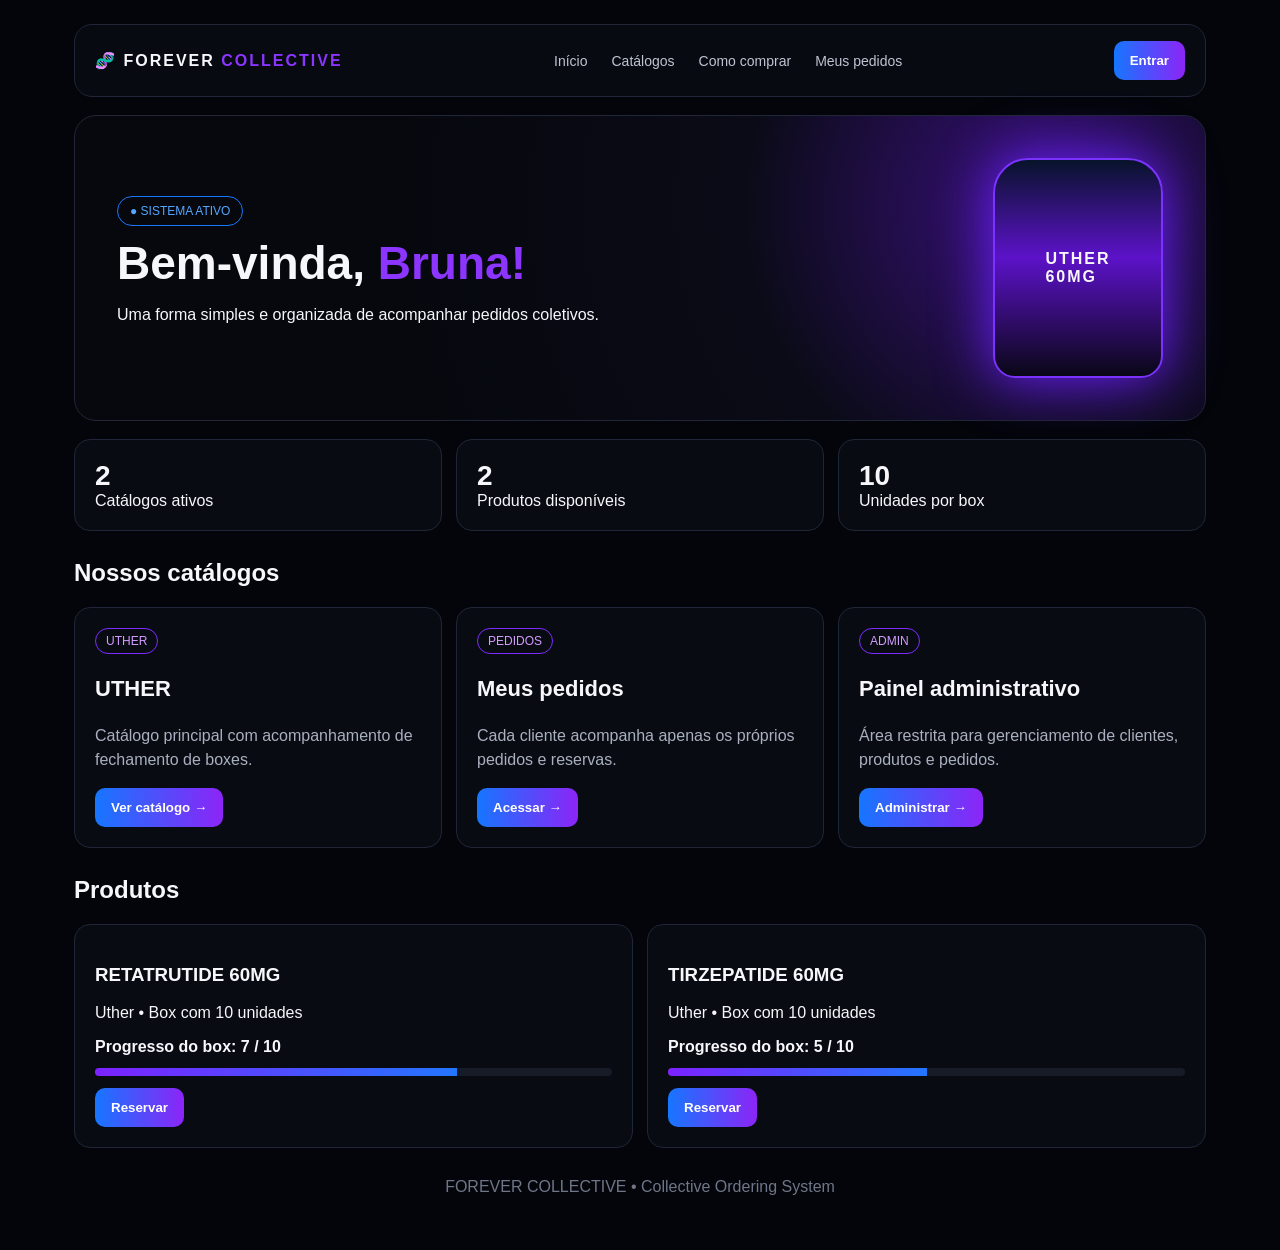
==== index.html @ fa99f65d "Update index.html" ====
<!doctype html><html lang='pt-BR'><head><meta charset='utf-8'><meta name='viewport' content='width=device-width,initial-scale=1'><title>Forever Collective</title><style>*{box-sizing:border-box}body{margin:0;background:#03050a;color:#f7f7fb;font-family:Inter,Arial,sans-serif}.wrap{max-width:1180px;margin:auto;padding:24px}.nav{display:flex;align-items:center;justify-content:space-between;border:1px solid #202637;border-radius:18px;padding:16px 20px;background:#070a11}.logo{font-weight:800;letter-spacing:2px}.logo b{color:#8b35ff}.links{display:flex;gap:24px;color:#bfc4d2;font-size:14px}.hero{margin-top:18px;border:1px solid #202637;border-radius:22px;padding:42px;background:radial-gradient(circle at 85% 30%,#38107a 0,#0a0b16 30%,#06080e 65%);min-height:300px;display:flex;justify-content:space-between;align-items:center}.hero h1{font-size:46px;margin:10px 0}.hero h1 span{color:#8b35ff}.badge{display:inline-block;border:1px solid #1678ff;border-radius:20px;padding:7px 12px;color:#53a7ff;font-size:12px}.vial{width:170px;height:220px;border:2px solid #7c32ff;border-radius:35px 35px 22px 22px;background:linear-gradient(#07132a,#5c12c8 45%,#090716);box-shadow:0 0 55px #6d20ff;display:grid;place-items:center;font-weight:800;letter-spacing:2px}.stats,.cards{display:grid;grid-template-columns:repeat(3,1fr);gap:14px;margin-top:18px}.stat,.card{border:1px solid #202637;border-radius:16px;padding:20px;background:#080b12}.stat strong{font-size:28px;display:block}.section{margin-top:28px}.card .tag{display:inline-block;padding:5px 10px;border:1px solid #7d2cff;border-radius:16px;color:#d39bff;font-size:12px}.card h3{font-size:22px}.card p{color:#aab0bf;line-height:1.5;min-height:48px}.btn{border:0;border-radius:10px;padding:12px 16px;color:white;font-weight:700;background:linear-gradient(90deg,#1676ff,#8c25f7);cursor:pointer}.products{display:grid;grid-template-columns:1fr 1fr;gap:14px}.product{border:1px solid #202637;border-radius:16px;padding:20px;background:#080b12}.progress{height:8px;background:#171b27;border-radius:9px;overflow:hidden;margin:12px 0}.progress i{display:block;height:100%;background:linear-gradient(90deg,#7c22ff,#2376ff)}.footer{color:#6f7688;text-align:center;padding:30px}@media(max-width:760px){.links{display:none}.hero{padding:28px}.hero h1{font-size:34px}.vial{width:100px;height:150px}.stats,.cards,.products{grid-template-columns:1fr}.wrap{padding:12px}}</style></head><body><div class='wrap'><div class='nav'><div class='logo'>🧬 FOREVER <b>COLLECTIVE</b></div><div class='links'><span>Início</span><span>Catálogos</span><span>Como comprar</span><span>Meus pedidos</span></div><button class='btn' onclick="window.location.href='login.html'">Entrar</button></div><section class='hero'><div><span class='badge'>● SISTEMA ATIVO</span><h1>Bem-vinda, <span>Bruna!</span></h1><p>Uma forma simples e organizada de acompanhar pedidos coletivos.</p></div><div class='vial'>UTHER<br>60MG</div></section><div class='stats'><div class='stat'><strong>2</strong>Catálogos ativos</div><div class='stat'><strong>2</strong>Produtos disponíveis</div><div class='stat'><strong>10</strong>Unidades por box</div></div><section class='section'><h2>Nossos catálogos</h2><div class='cards'><div class='card'><span class='tag'>UTHER</span><h3>UTHER</h3><p>Catálogo principal com acompanhamento de fechamento de boxes.</p><button class='btn'>Ver catálogo →</button></div><div class='card'><span class='tag'>PEDIDOS</span><h3>Meus pedidos</h3><p>Cada cliente acompanha apenas os próprios pedidos e reservas.</p><button class='btn' onclick="window.location.href='meus-pedidos.html'">Acessar →</button></div><div class='card'><span class='tag'>ADMIN</span><h3>Painel administrativo</h3><p>Área restrita para gerenciamento de clientes, produtos e pedidos.</p><button class='btn' onclick="window.location.href='admin.html'">Administrar →</button></div></div></section><section class='section'><h2>Produtos</h2><div class='products'><div class='product'><h3>RETATRUTIDE 60MG</h3><p>Uther • Box com 10 unidades</p><b>Progresso do box: 7 / 10</b><div class='progress'><i style='width:70%'></i></div><button class='btn'>Reservar</button></div><div class='product'><h3>TIRZEPATIDE 60MG</h3><p>Uther • Box com 10 unidades</p><b>Progresso do box: 5 / 10</b><div class='progress'><i style='width:50%'></i></div><button class='btn'>Reservar</button></div></div></section><div class='footer'>FOREVER COLLECTIVE • Collective Ordering System</div></div></body></html>
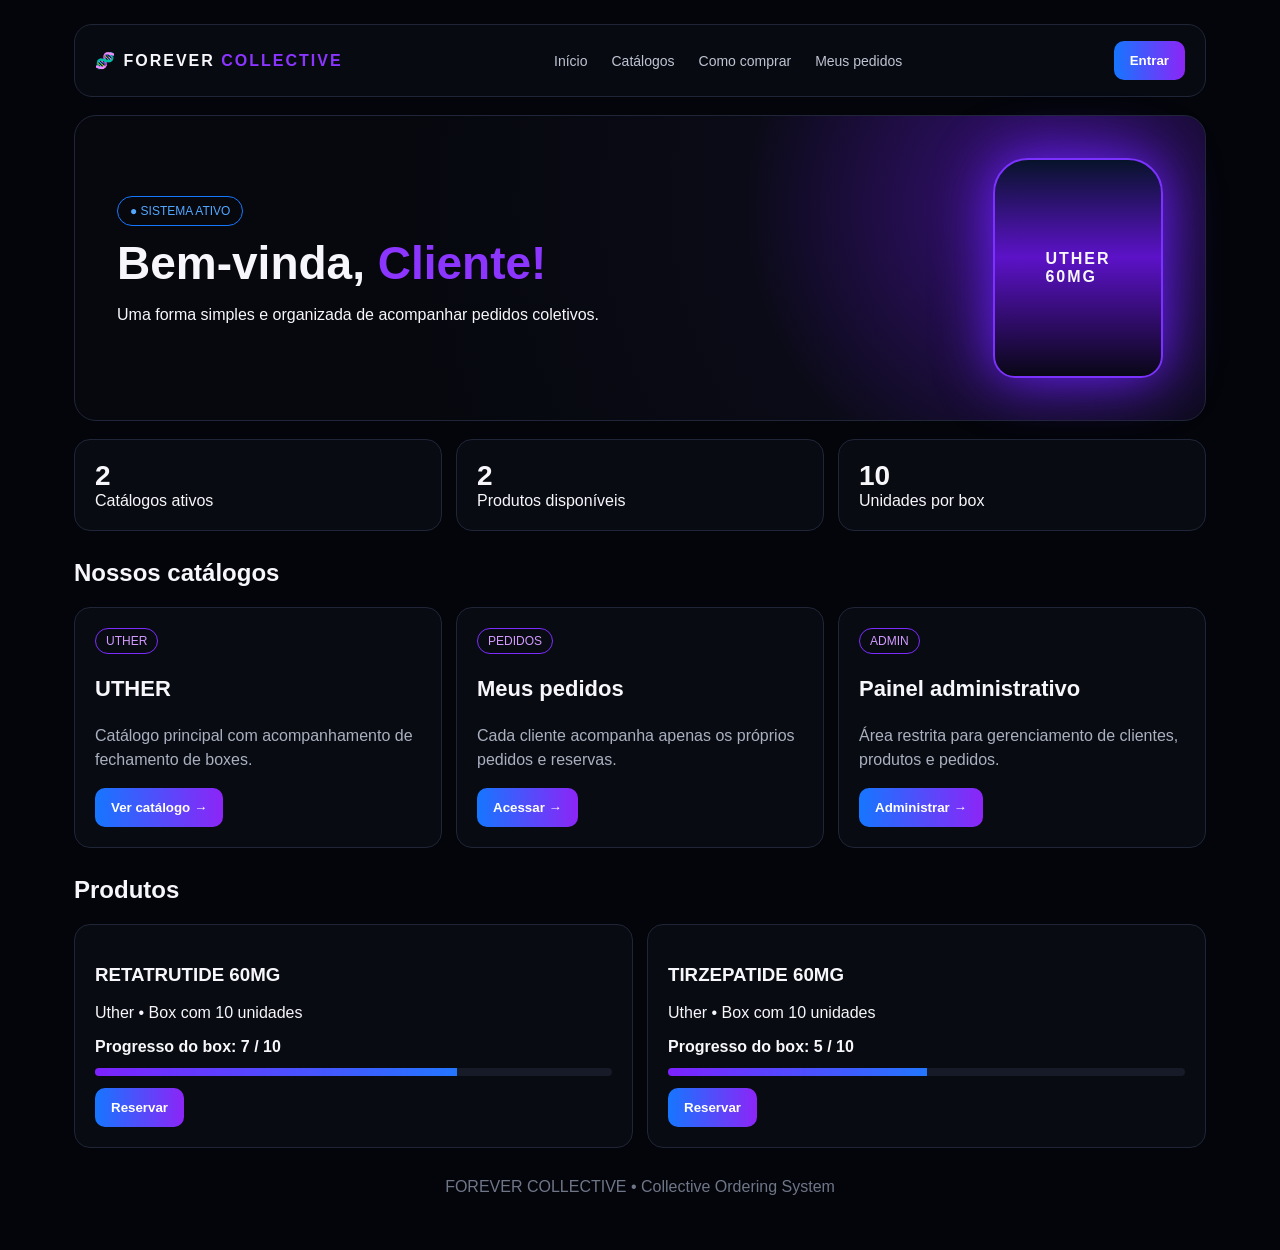
==== commit 7d0fe63e: "Update index.html" ====
--- a/index.html
+++ b/index.html
@@ -1 +1,6 @@
-<!doctype html><html lang='pt-BR'><head><meta charset='utf-8'><meta name='viewport' content='width=device-width,initial-scale=1'><title>Forever Collective</title><style>*{box-sizing:border-box}body{margin:0;background:#03050a;color:#f7f7fb;font-family:Inter,Arial,sans-serif}.wrap{max-width:1180px;margin:auto;padding:24px}.nav{display:flex;align-items:center;justify-content:space-between;border:1px solid #202637;border-radius:18px;padding:16px 20px;background:#070a11}.logo{font-weight:800;letter-spacing:2px}.logo b{color:#8b35ff}.links{display:flex;gap:24px;color:#bfc4d2;font-size:14px}.hero{margin-top:18px;border:1px solid #202637;border-radius:22px;padding:42px;background:radial-gradient(circle at 85% 30%,#38107a 0,#0a0b16 30%,#06080e 65%);min-height:300px;display:flex;justify-content:space-between;align-items:center}.hero h1{font-size:46px;margin:10px 0}.hero h1 span{color:#8b35ff}.badge{display:inline-block;border:1px solid #1678ff;border-radius:20px;padding:7px 12px;color:#53a7ff;font-size:12px}.vial{width:170px;height:220px;border:2px solid #7c32ff;border-radius:35px 35px 22px 22px;background:linear-gradient(#07132a,#5c12c8 45%,#090716);box-shadow:0 0 55px #6d20ff;display:grid;place-items:center;font-weight:800;letter-spacing:2px}.stats,.cards{display:grid;grid-template-columns:repeat(3,1fr);gap:14px;margin-top:18px}.stat,.card{border:1px solid #202637;border-radius:16px;padding:20px;background:#080b12}.stat strong{font-size:28px;display:block}.section{margin-top:28px}.card .tag{display:inline-block;padding:5px 10px;border:1px solid #7d2cff;border-radius:16px;color:#d39bff;font-size:12px}.card h3{font-size:22px}.card p{color:#aab0bf;line-height:1.5;min-height:48px}.btn{border:0;border-radius:10px;padding:12px 16px;color:white;font-weight:700;background:linear-gradient(90deg,#1676ff,#8c25f7);cursor:pointer}.products{display:grid;grid-template-columns:1fr 1fr;gap:14px}.product{border:1px solid #202637;border-radius:16px;padding:20px;background:#080b12}.progress{height:8px;background:#171b27;border-radius:9px;overflow:hidden;margin:12px 0}.progress i{display:block;height:100%;background:linear-gradient(90deg,#7c22ff,#2376ff)}.footer{color:#6f7688;text-align:center;padding:30px}@media(max-width:760px){.links{display:none}.hero{padding:28px}.hero h1{font-size:34px}.vial{width:100px;height:150px}.stats,.cards,.products{grid-template-columns:1fr}.wrap{padding:12px}}</style></head><body><div class='wrap'><div class='nav'><div class='logo'>🧬 FOREVER <b>COLLECTIVE</b></div><div class='links'><span>Início</span><span>Catálogos</span><span>Como comprar</span><span>Meus pedidos</span></div><button class='btn' onclick="window.location.href='login.html'">Entrar</button></div><section class='hero'><div><span class='badge'>● SISTEMA ATIVO</span><h1>Bem-vinda, <span>Bruna!</span></h1><p>Uma forma simples e organizada de acompanhar pedidos coletivos.</p></div><div class='vial'>UTHER<br>60MG</div></section><div class='stats'><div class='stat'><strong>2</strong>Catálogos ativos</div><div class='stat'><strong>2</strong>Produtos disponíveis</div><div class='stat'><strong>10</strong>Unidades por box</div></div><section class='section'><h2>Nossos catálogos</h2><div class='cards'><div class='card'><span class='tag'>UTHER</span><h3>UTHER</h3><p>Catálogo principal com acompanhamento de fechamento de boxes.</p><button class='btn'>Ver catálogo →</button></div><div class='card'><span class='tag'>PEDIDOS</span><h3>Meus pedidos</h3><p>Cada cliente acompanha apenas os próprios pedidos e reservas.</p><button class='btn' onclick="window.location.href='meus-pedidos.html'">Acessar →</button></div><div class='card'><span class='tag'>ADMIN</span><h3>Painel administrativo</h3><p>Área restrita para gerenciamento de clientes, produtos e pedidos.</p><button class='btn' onclick="window.location.href='admin.html'">Administrar →</button></div></div></section><section class='section'><h2>Produtos</h2><div class='products'><div class='product'><h3>RETATRUTIDE 60MG</h3><p>Uther • Box com 10 unidades</p><b>Progresso do box: 7 / 10</b><div class='progress'><i style='width:70%'></i></div><button class='btn'>Reservar</button></div><div class='product'><h3>TIRZEPATIDE 60MG</h3><p>Uther • Box com 10 unidades</p><b>Progresso do box: 5 / 10</b><div class='progress'><i style='width:50%'></i></div><button class='btn'>Reservar</button></div></div></section><div class='footer'>FOREVER COLLECTIVE • Collective Ordering System</div></div></body></html>
+<!doctype html><html lang='pt-BR'><head><meta charset='utf-8'><meta name='viewport' content='width=device-width,initial-scale=1'><title>Forever Collective</title><style>*{box-sizing:border-box}body{margin:0;background:#03050a;color:#f7f7fb;font-family:Inter,Arial,sans-serif}.wrap{max-width:1180px;margin:auto;padding:24px}.nav{display:flex;align-items:center;justify-content:space-between;border:1px solid #202637;border-radius:18px;padding:16px 20px;background:#070a11}.logo{font-weight:800;letter-spacing:2px}.logo b{color:#8b35ff}.links{display:flex;gap:24px;color:#bfc4d2;font-size:14px}.hero{margin-top:18px;border:1px solid #202637;border-radius:22px;padding:42px;background:radial-gradient(circle at 85% 30%,#38107a 0,#0a0b16 30%,#06080e 65%);min-height:300px;display:flex;justify-content:space-between;align-items:center}.hero h1{font-size:46px;margin:10px 0}.hero h1 span{color:#8b35ff}.badge{display:inline-block;border:1px solid #1678ff;border-radius:20px;padding:7px 12px;color:#53a7ff;font-size:12px}.vial{width:170px;height:220px;border:2px solid #7c32ff;border-radius:35px 35px 22px 22px;background:linear-gradient(#07132a,#5c12c8 45%,#090716);box-shadow:0 0 55px #6d20ff;display:grid;place-items:center;font-weight:800;letter-spacing:2px}.stats,.cards{display:grid;grid-template-columns:repeat(3,1fr);gap:14px;margin-top:18px}.stat,.card{border:1px solid #202637;border-radius:16px;padding:20px;background:#080b12}.stat strong{font-size:28px;display:block}.section{margin-top:28px}.card .tag{display:inline-block;padding:5px 10px;border:1px solid #7d2cff;border-radius:16px;color:#d39bff;font-size:12px}.card h3{font-size:22px}.card p{color:#aab0bf;line-height:1.5;min-height:48px}.btn{border:0;border-radius:10px;padding:12px 16px;color:white;font-weight:700;background:linear-gradient(90deg,#1676ff,#8c25f7);cursor:pointer}.products{display:grid;grid-template-columns:1fr 1fr;gap:14px}.product{border:1px solid #202637;border-radius:16px;padding:20px;background:#080b12}.progress{height:8px;background:#171b27;border-radius:9px;overflow:hidden;margin:12px 0}.progress i{display:block;height:100%;background:linear-gradient(90deg,#7c22ff,#2376ff)}.footer{color:#6f7688;text-align:center;padding:30px}@media(max-width:760px){.links{display:none}.hero{padding:28px}.hero h1{font-size:34px}.vial{width:100px;height:150px}.stats,.cards,.products{grid-template-columns:1fr}.wrap{padding:12px}}</style></head><body><div class='wrap'><div class='nav'><div class='logo'>🧬 FOREVER <b>COLLECTIVE</b></div><div class='links'><span>Início</span><span>Catálogos</span><span>Como comprar</span><span>Meus pedidos</span></div><button class='btn' onclick="window.location.href='login.html'">Entrar</button></div><section class='hero'><div><span class='badge'>● SISTEMA ATIVO</span><h1>Bem-vinda, <span id="userGreeting">Cliente!</span></h1><p>Uma forma simples e organizada de acompanhar pedidos coletivos.</p></div><div class='vial'>UTHER<br>60MG</div></section><div class='stats'><div class='stat'><strong>2</strong>Catálogos ativos</div><div class='stat'><strong>2</strong>Produtos disponíveis</div><div class='stat'><strong>10</strong>Unidades por box</div></div><section class='section'><h2>Nossos catálogos</h2><div class='cards'><div class='card'><span class='tag'>UTHER</span><h3>UTHER</h3><p>Catálogo principal com acompanhamento de fechamento de boxes.</p><button class='btn'>Ver catálogo →</button></div><div class='card'><span class='tag'>PEDIDOS</span><h3>Meus pedidos</h3><p>Cada cliente acompanha apenas os próprios pedidos e reservas.</p><button class='btn' onclick="window.location.href='meus-pedidos.html'">Acessar →</button></div><div class='card'><span class='tag'>ADMIN</span><h3>Painel administrativo</h3><p>Área restrita para gerenciamento de clientes, produtos e pedidos.</p><button class='btn' onclick="window.location.href='admin.html'">Administrar →</button></div></div></section><section class='section'><h2>Produtos</h2><div class='products'><div class='product'><h3>RETATRUTIDE 60MG</h3><p>Uther • Box com 10 unidades</p><b>Progresso do box: 7 / 10</b><div class='progress'><i style='width:70%'></i></div><button class='btn'>Reservar</button></div><div class='product'><h3>TIRZEPATIDE 60MG</h3><p>Uther • Box com 10 unidades</p><b>Progresso do box: 5 / 10</b><div class='progress'><i style='width:50%'></i></div><button class='btn'>Reservar</button></div></div></section><div class='footer'>FOREVER COLLECTIVE • Collective Ordering System</div></div><script>
+const userName = localStorage.getItem("user_name");
+if (userName) {
+  document.getElementById("userGreeting").textContent = userName + "!";
+}
+</script></body></html>
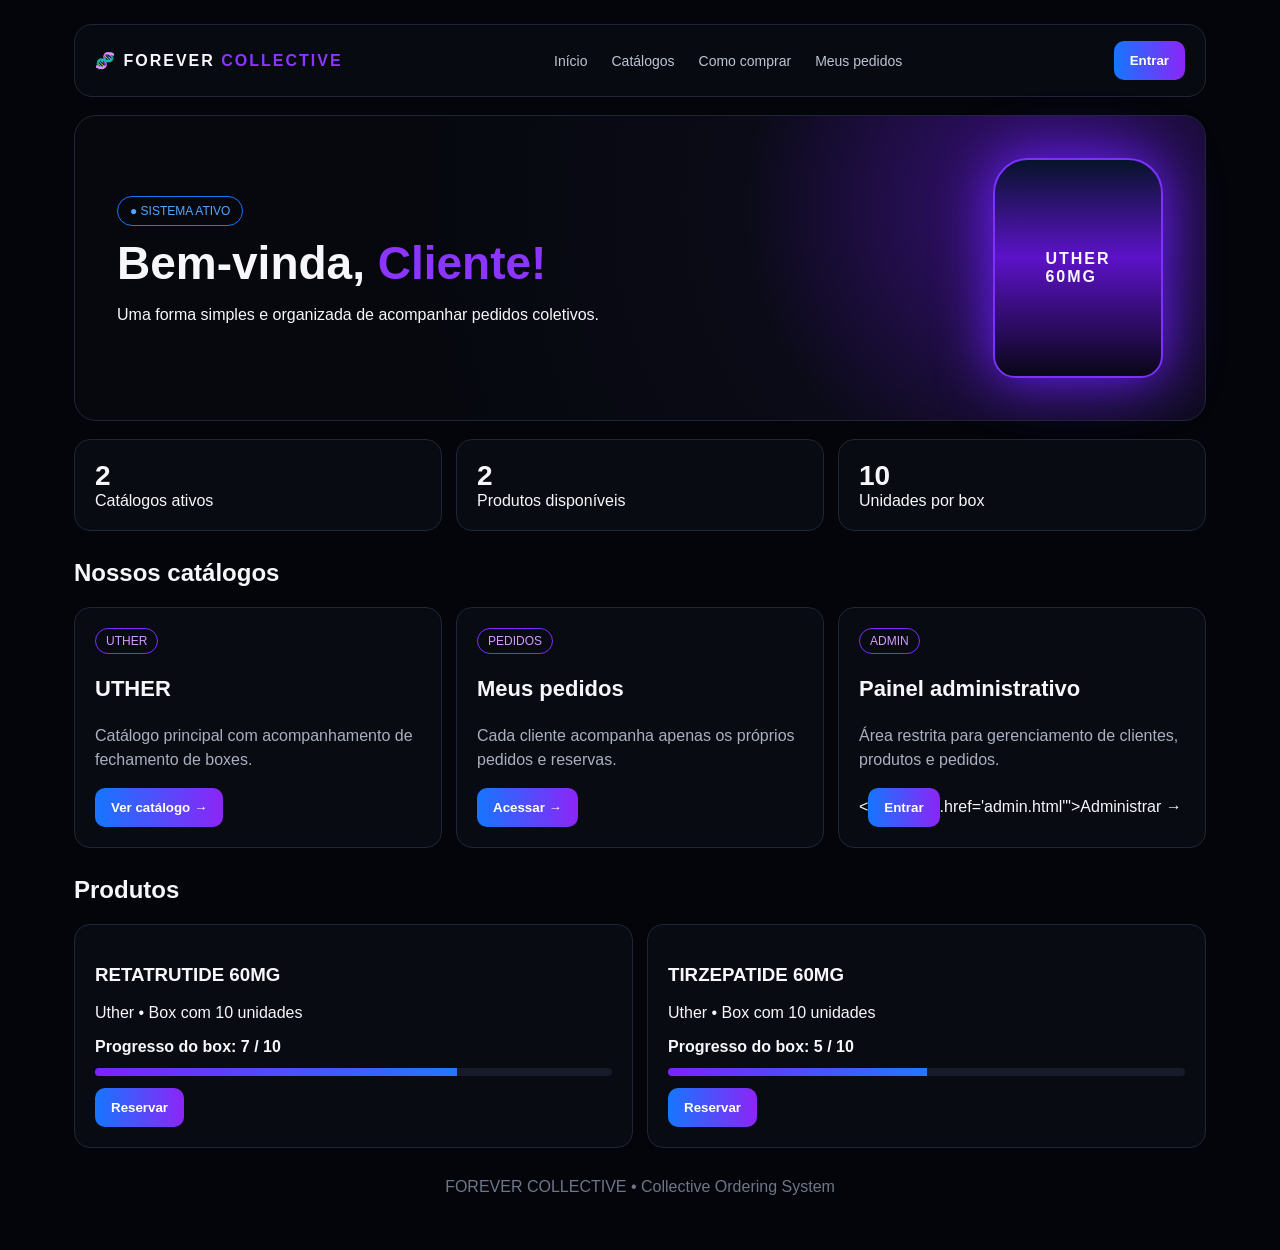
==== commit bf4ff0bf: "Update index.html" ====
--- a/index.html
+++ b/index.html
@@ -1,4 +1,4 @@
-<!doctype html><html lang='pt-BR'><head><meta charset='utf-8'><meta name='viewport' content='width=device-width,initial-scale=1'><title>Forever Collective</title><style>*{box-sizing:border-box}body{margin:0;background:#03050a;color:#f7f7fb;font-family:Inter,Arial,sans-serif}.wrap{max-width:1180px;margin:auto;padding:24px}.nav{display:flex;align-items:center;justify-content:space-between;border:1px solid #202637;border-radius:18px;padding:16px 20px;background:#070a11}.logo{font-weight:800;letter-spacing:2px}.logo b{color:#8b35ff}.links{display:flex;gap:24px;color:#bfc4d2;font-size:14px}.hero{margin-top:18px;border:1px solid #202637;border-radius:22px;padding:42px;background:radial-gradient(circle at 85% 30%,#38107a 0,#0a0b16 30%,#06080e 65%);min-height:300px;display:flex;justify-content:space-between;align-items:center}.hero h1{font-size:46px;margin:10px 0}.hero h1 span{color:#8b35ff}.badge{display:inline-block;border:1px solid #1678ff;border-radius:20px;padding:7px 12px;color:#53a7ff;font-size:12px}.vial{width:170px;height:220px;border:2px solid #7c32ff;border-radius:35px 35px 22px 22px;background:linear-gradient(#07132a,#5c12c8 45%,#090716);box-shadow:0 0 55px #6d20ff;display:grid;place-items:center;font-weight:800;letter-spacing:2px}.stats,.cards{display:grid;grid-template-columns:repeat(3,1fr);gap:14px;margin-top:18px}.stat,.card{border:1px solid #202637;border-radius:16px;padding:20px;background:#080b12}.stat strong{font-size:28px;display:block}.section{margin-top:28px}.card .tag{display:inline-block;padding:5px 10px;border:1px solid #7d2cff;border-radius:16px;color:#d39bff;font-size:12px}.card h3{font-size:22px}.card p{color:#aab0bf;line-height:1.5;min-height:48px}.btn{border:0;border-radius:10px;padding:12px 16px;color:white;font-weight:700;background:linear-gradient(90deg,#1676ff,#8c25f7);cursor:pointer}.products{display:grid;grid-template-columns:1fr 1fr;gap:14px}.product{border:1px solid #202637;border-radius:16px;padding:20px;background:#080b12}.progress{height:8px;background:#171b27;border-radius:9px;overflow:hidden;margin:12px 0}.progress i{display:block;height:100%;background:linear-gradient(90deg,#7c22ff,#2376ff)}.footer{color:#6f7688;text-align:center;padding:30px}@media(max-width:760px){.links{display:none}.hero{padding:28px}.hero h1{font-size:34px}.vial{width:100px;height:150px}.stats,.cards,.products{grid-template-columns:1fr}.wrap{padding:12px}}</style></head><body><div class='wrap'><div class='nav'><div class='logo'>🧬 FOREVER <b>COLLECTIVE</b></div><div class='links'><span>Início</span><span>Catálogos</span><span>Como comprar</span><span>Meus pedidos</span></div><button class='btn' onclick="window.location.href='login.html'">Entrar</button></div><section class='hero'><div><span class='badge'>● SISTEMA ATIVO</span><h1>Bem-vinda, <span id="userGreeting">Cliente!</span></h1><p>Uma forma simples e organizada de acompanhar pedidos coletivos.</p></div><div class='vial'>UTHER<br>60MG</div></section><div class='stats'><div class='stat'><strong>2</strong>Catálogos ativos</div><div class='stat'><strong>2</strong>Produtos disponíveis</div><div class='stat'><strong>10</strong>Unidades por box</div></div><section class='section'><h2>Nossos catálogos</h2><div class='cards'><div class='card'><span class='tag'>UTHER</span><h3>UTHER</h3><p>Catálogo principal com acompanhamento de fechamento de boxes.</p><button class='btn'>Ver catálogo →</button></div><div class='card'><span class='tag'>PEDIDOS</span><h3>Meus pedidos</h3><p>Cada cliente acompanha apenas os próprios pedidos e reservas.</p><button class='btn' onclick="window.location.href='meus-pedidos.html'">Acessar →</button></div><div class='card'><span class='tag'>ADMIN</span><h3>Painel administrativo</h3><p>Área restrita para gerenciamento de clientes, produtos e pedidos.</p><button class='btn' onclick="window.location.href='admin.html'">Administrar →</button></div></div></section><section class='section'><h2>Produtos</h2><div class='products'><div class='product'><h3>RETATRUTIDE 60MG</h3><p>Uther • Box com 10 unidades</p><b>Progresso do box: 7 / 10</b><div class='progress'><i style='width:70%'></i></div><button class='btn'>Reservar</button></div><div class='product'><h3>TIRZEPATIDE 60MG</h3><p>Uther • Box com 10 unidades</p><b>Progresso do box: 5 / 10</b><div class='progress'><i style='width:50%'></i></div><button class='btn'>Reservar</button></div></div></section><div class='footer'>FOREVER COLLECTIVE • Collective Ordering System</div></div><script>
+<!doctype html><html lang='pt-BR'><head><meta charset='utf-8'><meta name='viewport' content='width=device-width,initial-scale=1'><title>Forever Collective</title><style>*{box-sizing:border-box}body{margin:0;background:#03050a;color:#f7f7fb;font-family:Inter,Arial,sans-serif}.wrap{max-width:1180px;margin:auto;padding:24px}.nav{display:flex;align-items:center;justify-content:space-between;border:1px solid #202637;border-radius:18px;padding:16px 20px;background:#070a11}.logo{font-weight:800;letter-spacing:2px}.logo b{color:#8b35ff}.links{display:flex;gap:24px;color:#bfc4d2;font-size:14px}.hero{margin-top:18px;border:1px solid #202637;border-radius:22px;padding:42px;background:radial-gradient(circle at 85% 30%,#38107a 0,#0a0b16 30%,#06080e 65%);min-height:300px;display:flex;justify-content:space-between;align-items:center}.hero h1{font-size:46px;margin:10px 0}.hero h1 span{color:#8b35ff}.badge{display:inline-block;border:1px solid #1678ff;border-radius:20px;padding:7px 12px;color:#53a7ff;font-size:12px}.vial{width:170px;height:220px;border:2px solid #7c32ff;border-radius:35px 35px 22px 22px;background:linear-gradient(#07132a,#5c12c8 45%,#090716);box-shadow:0 0 55px #6d20ff;display:grid;place-items:center;font-weight:800;letter-spacing:2px}.stats,.cards{display:grid;grid-template-columns:repeat(3,1fr);gap:14px;margin-top:18px}.stat,.card{border:1px solid #202637;border-radius:16px;padding:20px;background:#080b12}.stat strong{font-size:28px;display:block}.section{margin-top:28px}.card .tag{display:inline-block;padding:5px 10px;border:1px solid #7d2cff;border-radius:16px;color:#d39bff;font-size:12px}.card h3{font-size:22px}.card p{color:#aab0bf;line-height:1.5;min-height:48px}.btn{border:0;border-radius:10px;padding:12px 16px;color:white;font-weight:700;background:linear-gradient(90deg,#1676ff,#8c25f7);cursor:pointer}.products{display:grid;grid-template-columns:1fr 1fr;gap:14px}.product{border:1px solid #202637;border-radius:16px;padding:20px;background:#080b12}.progress{height:8px;background:#171b27;border-radius:9px;overflow:hidden;margin:12px 0}.progress i{display:block;height:100%;background:linear-gradient(90deg,#7c22ff,#2376ff)}.footer{color:#6f7688;text-align:center;padding:30px}@media(max-width:760px){.links{display:none}.hero{padding:28px}.hero h1{font-size:34px}.vial{width:100px;height:150px}.stats,.cards,.products{grid-template-columns:1fr}.wrap{padding:12px}}</style></head><body><div class='wrap'><div class='nav'><div class='logo'>🧬 FOREVER <b>COLLECTIVE</b></div><div class='links'><span>Início</span><span>Catálogos</span><span>Como comprar</span><span>Meus pedidos</span></div><button class='btn' onclick="window.location.href='login.html'">Entrar</button></div><section class='hero'><div><span class='badge'>● SISTEMA ATIVO</span><h1>Bem-vinda, <span id="userGreeting">Cliente!</span></h1><p>Uma forma simples e organizada de acompanhar pedidos coletivos.</p></div><div class='vial'>UTHER<br>60MG</div></section><div class='stats'><div class='stat'><strong>2</strong>Catálogos ativos</div><div class='stat'><strong>2</strong>Produtos disponíveis</div><div class='stat'><strong>10</strong>Unidades por box</div></div><section class='section'><h2>Nossos catálogos</h2><div class='cards'><div class='card'><span class='tag'>UTHER</span><h3>UTHER</h3><p>Catálogo principal com acompanhamento de fechamento de boxes.</p><button class='btn'>Ver catálogo →</button></div><div class='card'><span class='tag'>PEDIDOS</span><h3>Meus pedidos</h3><p>Cada cliente acompanha apenas os próprios pedidos e reservas.</p><button class='btn' onclick="window.location.href='meus-pedidos.html'">Acessar →</button></div><div class='card'><span class='tag'>ADMIN</span><h3>Painel administrativo</h3><p>Área restrita para gerenciamento de clientes, produtos e pedidos.</p><<button class='btn' id='loginButton' onclick="window.location.href='login.html'">Entrar</button>.href='admin.html'">Administrar →</button></div></div></section><section class='section'><h2>Produtos</h2><div class='products'><div class='product'><h3>RETATRUTIDE 60MG</h3><p>Uther • Box com 10 unidades</p><b>Progresso do box: 7 / 10</b><div class='progress'><i style='width:70%'></i></div><button class='btn'>Reservar</button></div><div class='product'><h3>TIRZEPATIDE 60MG</h3><p>Uther • Box com 10 unidades</p><b>Progresso do box: 5 / 10</b><div class='progress'><i style='width:50%'></i></div><button class='btn'>Reservar</button></div></div></section><div class='footer'>FOREVER COLLECTIVE • Collective Ordering System</div></div><script>
 const userName = localStorage.getItem("user_name");
 if (userName) {
   document.getElementById("userGreeting").textContent = userName + "!";
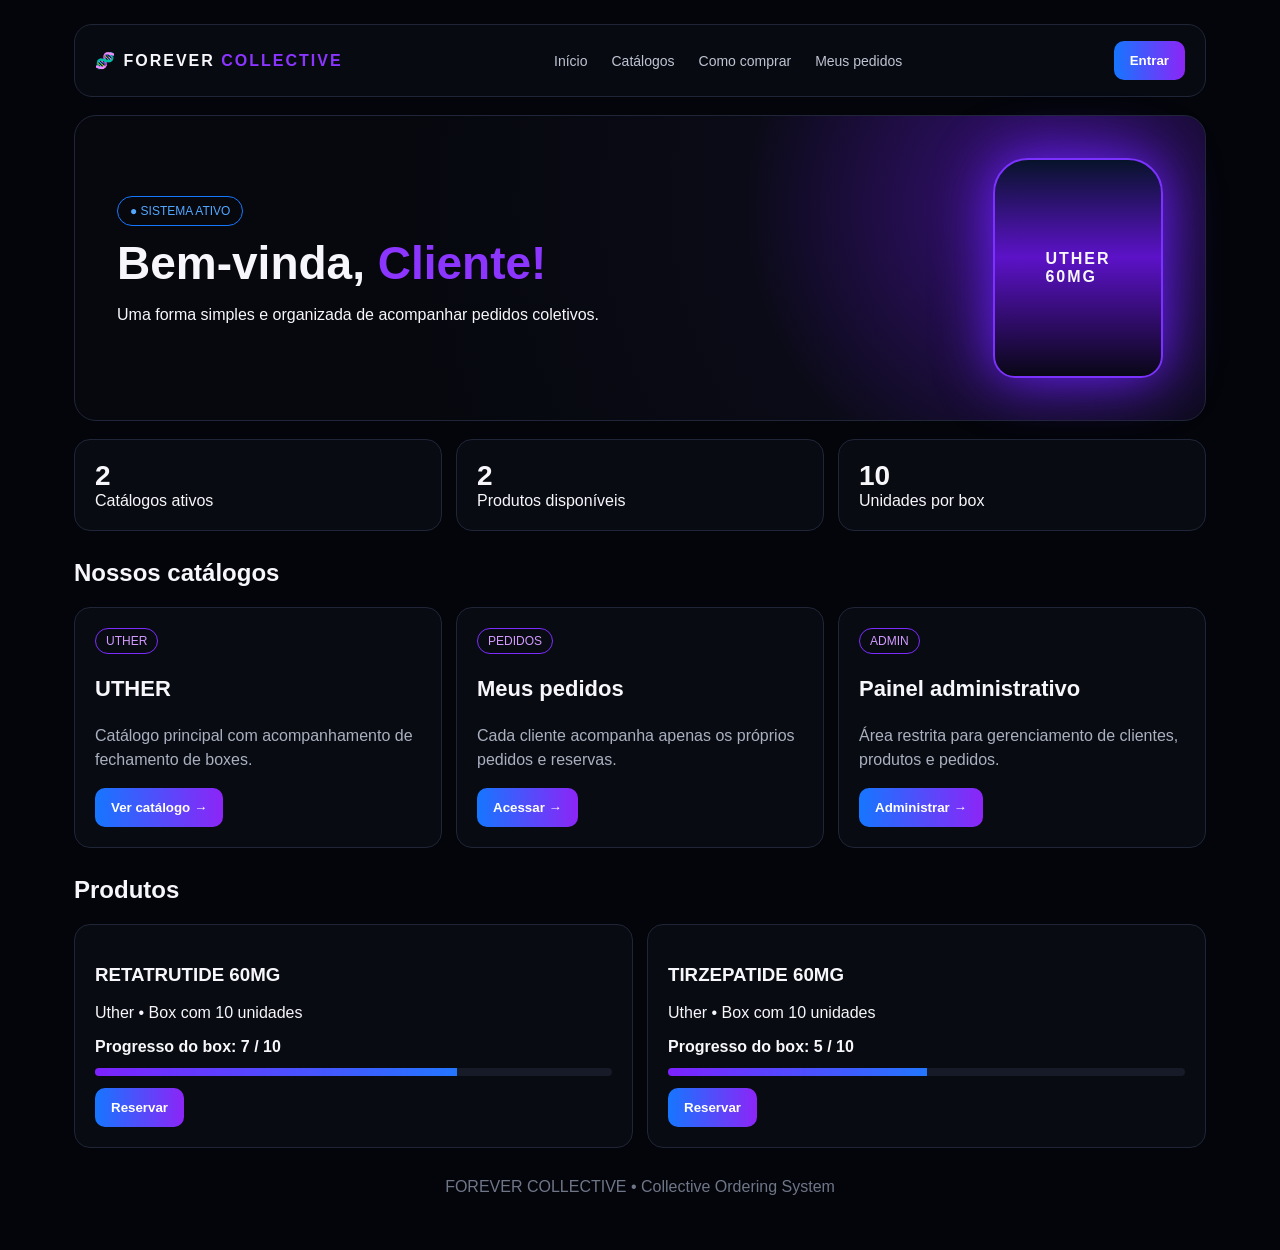
==== commit f266caa8: "Update index.html" ====
--- a/index.html
+++ b/index.html
@@ -1,6 +1,348 @@
-<!doctype html><html lang='pt-BR'><head><meta charset='utf-8'><meta name='viewport' content='width=device-width,initial-scale=1'><title>Forever Collective</title><style>*{box-sizing:border-box}body{margin:0;background:#03050a;color:#f7f7fb;font-family:Inter,Arial,sans-serif}.wrap{max-width:1180px;margin:auto;padding:24px}.nav{display:flex;align-items:center;justify-content:space-between;border:1px solid #202637;border-radius:18px;padding:16px 20px;background:#070a11}.logo{font-weight:800;letter-spacing:2px}.logo b{color:#8b35ff}.links{display:flex;gap:24px;color:#bfc4d2;font-size:14px}.hero{margin-top:18px;border:1px solid #202637;border-radius:22px;padding:42px;background:radial-gradient(circle at 85% 30%,#38107a 0,#0a0b16 30%,#06080e 65%);min-height:300px;display:flex;justify-content:space-between;align-items:center}.hero h1{font-size:46px;margin:10px 0}.hero h1 span{color:#8b35ff}.badge{display:inline-block;border:1px solid #1678ff;border-radius:20px;padding:7px 12px;color:#53a7ff;font-size:12px}.vial{width:170px;height:220px;border:2px solid #7c32ff;border-radius:35px 35px 22px 22px;background:linear-gradient(#07132a,#5c12c8 45%,#090716);box-shadow:0 0 55px #6d20ff;display:grid;place-items:center;font-weight:800;letter-spacing:2px}.stats,.cards{display:grid;grid-template-columns:repeat(3,1fr);gap:14px;margin-top:18px}.stat,.card{border:1px solid #202637;border-radius:16px;padding:20px;background:#080b12}.stat strong{font-size:28px;display:block}.section{margin-top:28px}.card .tag{display:inline-block;padding:5px 10px;border:1px solid #7d2cff;border-radius:16px;color:#d39bff;font-size:12px}.card h3{font-size:22px}.card p{color:#aab0bf;line-height:1.5;min-height:48px}.btn{border:0;border-radius:10px;padding:12px 16px;color:white;font-weight:700;background:linear-gradient(90deg,#1676ff,#8c25f7);cursor:pointer}.products{display:grid;grid-template-columns:1fr 1fr;gap:14px}.product{border:1px solid #202637;border-radius:16px;padding:20px;background:#080b12}.progress{height:8px;background:#171b27;border-radius:9px;overflow:hidden;margin:12px 0}.progress i{display:block;height:100%;background:linear-gradient(90deg,#7c22ff,#2376ff)}.footer{color:#6f7688;text-align:center;padding:30px}@media(max-width:760px){.links{display:none}.hero{padding:28px}.hero h1{font-size:34px}.vial{width:100px;height:150px}.stats,.cards,.products{grid-template-columns:1fr}.wrap{padding:12px}}</style></head><body><div class='wrap'><div class='nav'><div class='logo'>🧬 FOREVER <b>COLLECTIVE</b></div><div class='links'><span>Início</span><span>Catálogos</span><span>Como comprar</span><span>Meus pedidos</span></div><button class='btn' onclick="window.location.href='login.html'">Entrar</button></div><section class='hero'><div><span class='badge'>● SISTEMA ATIVO</span><h1>Bem-vinda, <span id="userGreeting">Cliente!</span></h1><p>Uma forma simples e organizada de acompanhar pedidos coletivos.</p></div><div class='vial'>UTHER<br>60MG</div></section><div class='stats'><div class='stat'><strong>2</strong>Catálogos ativos</div><div class='stat'><strong>2</strong>Produtos disponíveis</div><div class='stat'><strong>10</strong>Unidades por box</div></div><section class='section'><h2>Nossos catálogos</h2><div class='cards'><div class='card'><span class='tag'>UTHER</span><h3>UTHER</h3><p>Catálogo principal com acompanhamento de fechamento de boxes.</p><button class='btn'>Ver catálogo →</button></div><div class='card'><span class='tag'>PEDIDOS</span><h3>Meus pedidos</h3><p>Cada cliente acompanha apenas os próprios pedidos e reservas.</p><button class='btn' onclick="window.location.href='meus-pedidos.html'">Acessar →</button></div><div class='card'><span class='tag'>ADMIN</span><h3>Painel administrativo</h3><p>Área restrita para gerenciamento de clientes, produtos e pedidos.</p><<button class='btn' id='loginButton' onclick="window.location.href='login.html'">Entrar</button>.href='admin.html'">Administrar →</button></div></div></section><section class='section'><h2>Produtos</h2><div class='products'><div class='product'><h3>RETATRUTIDE 60MG</h3><p>Uther • Box com 10 unidades</p><b>Progresso do box: 7 / 10</b><div class='progress'><i style='width:70%'></i></div><button class='btn'>Reservar</button></div><div class='product'><h3>TIRZEPATIDE 60MG</h3><p>Uther • Box com 10 unidades</p><b>Progresso do box: 5 / 10</b><div class='progress'><i style='width:50%'></i></div><button class='btn'>Reservar</button></div></div></section><div class='footer'>FOREVER COLLECTIVE • Collective Ordering System</div></div><script>
-const userName = localStorage.getItem("user_name");
-if (userName) {
-  document.getElementById("userGreeting").textContent = userName + "!";
-}
-</script></body></html>
+<!doctype html>
+<html lang="pt-BR">
+<head>
+  <meta charset="utf-8">
+  <meta name="viewport" content="width=device-width,initial-scale=1">
+  <title>Forever Collective</title>
+
+  <style>
+    *{box-sizing:border-box}
+
+    body{
+      margin:0;
+      background:#03050a;
+      color:#f7f7fb;
+      font-family:Inter,Arial,sans-serif;
+    }
+
+    .wrap{
+      max-width:1180px;
+      margin:auto;
+      padding:24px;
+    }
+
+    .nav{
+      display:flex;
+      align-items:center;
+      justify-content:space-between;
+      border:1px solid #202637;
+      border-radius:18px;
+      padding:16px 20px;
+      background:#070a11;
+    }
+
+    .logo{
+      font-weight:800;
+      letter-spacing:2px;
+    }
+
+    .logo b{color:#8b35ff}
+
+    .links{
+      display:flex;
+      gap:24px;
+      color:#bfc4d2;
+      font-size:14px;
+    }
+
+    .hero{
+      margin-top:18px;
+      border:1px solid #202637;
+      border-radius:22px;
+      padding:42px;
+      background:radial-gradient(circle at 85% 30%,#38107a 0,#0a0b16 30%,#06080e 65%);
+      min-height:300px;
+      display:flex;
+      justify-content:space-between;
+      align-items:center;
+    }
+
+    .hero h1{
+      font-size:46px;
+      margin:10px 0;
+    }
+
+    .hero h1 span{color:#8b35ff}
+
+    .badge{
+      display:inline-block;
+      border:1px solid #1678ff;
+      border-radius:20px;
+      padding:7px 12px;
+      color:#53a7ff;
+      font-size:12px;
+    }
+
+    .vial{
+      width:170px;
+      height:220px;
+      border:2px solid #7c32ff;
+      border-radius:35px 35px 22px 22px;
+      background:linear-gradient(#07132a,#5c12c8 45%,#090716);
+      box-shadow:0 0 55px #6d20ff;
+      display:grid;
+      place-items:center;
+      font-weight:800;
+      letter-spacing:2px;
+    }
+
+    .stats,.cards{
+      display:grid;
+      grid-template-columns:repeat(3,1fr);
+      gap:14px;
+      margin-top:18px;
+    }
+
+    .stat,.card{
+      border:1px solid #202637;
+      border-radius:16px;
+      padding:20px;
+      background:#080b12;
+    }
+
+    .stat strong{
+      font-size:28px;
+      display:block;
+    }
+
+    .section{margin-top:28px}
+
+    .card .tag{
+      display:inline-block;
+      padding:5px 10px;
+      border:1px solid #7d2cff;
+      border-radius:16px;
+      color:#d39bff;
+      font-size:12px;
+    }
+
+    .card h3{font-size:22px}
+
+    .card p{
+      color:#aab0bf;
+      line-height:1.5;
+      min-height:48px;
+    }
+
+    .btn{
+      border:0;
+      border-radius:10px;
+      padding:12px 16px;
+      color:white;
+      font-weight:700;
+      background:linear-gradient(90deg,#1676ff,#8c25f7);
+      cursor:pointer;
+    }
+
+    .products{
+      display:grid;
+      grid-template-columns:1fr 1fr;
+      gap:14px;
+    }
+
+    .product{
+      border:1px solid #202637;
+      border-radius:16px;
+      padding:20px;
+      background:#080b12;
+    }
+
+    .progress{
+      height:8px;
+      background:#171b27;
+      border-radius:9px;
+      overflow:hidden;
+      margin:12px 0;
+    }
+
+    .progress i{
+      display:block;
+      height:100%;
+      background:linear-gradient(90deg,#7c22ff,#2376ff);
+    }
+
+    .footer{
+      color:#6f7688;
+      text-align:center;
+      padding:30px;
+    }
+
+    @media(max-width:760px){
+      .links{display:none}
+      .hero{padding:28px}
+      .hero h1{font-size:34px}
+      .vial{width:100px;height:150px}
+      .stats,.cards,.products{grid-template-columns:1fr}
+      .wrap{padding:12px}
+    }
+  </style>
+</head>
+
+<body>
+
+<div class="wrap">
+
+  <div class="nav">
+    <div class="logo">🧬 FOREVER <b>COLLECTIVE</b></div>
+
+    <div class="links">
+      <span>Início</span>
+      <span>Catálogos</span>
+      <span>Como comprar</span>
+      <span>Meus pedidos</span>
+    </div>
+
+    <button
+      class="btn"
+      id="loginButton"
+      onclick="window.location.href='login.html'"
+    >
+      Entrar
+    </button>
+  </div>
+
+  <section class="hero">
+    <div>
+      <span class="badge">● SISTEMA ATIVO</span>
+
+      <h1>
+        Bem-vinda,
+        <span id="userGreeting">Cliente!</span>
+      </h1>
+
+      <p>
+        Uma forma simples e organizada de acompanhar pedidos coletivos.
+      </p>
+    </div>
+
+    <div class="vial">
+      UTHER<br>60MG
+    </div>
+  </section>
+
+  <div class="stats">
+    <div class="stat">
+      <strong>2</strong>
+      Catálogos ativos
+    </div>
+
+    <div class="stat">
+      <strong>2</strong>
+      Produtos disponíveis
+    </div>
+
+    <div class="stat">
+      <strong>10</strong>
+      Unidades por box
+    </div>
+  </div>
+
+  <section class="section">
+    <h2>Nossos catálogos</h2>
+
+    <div class="cards">
+
+      <div class="card">
+        <span class="tag">UTHER</span>
+        <h3>UTHER</h3>
+        <p>
+          Catálogo principal com acompanhamento de fechamento de boxes.
+        </p>
+        <button class="btn">Ver catálogo →</button>
+      </div>
+
+      <div class="card">
+        <span class="tag">PEDIDOS</span>
+        <h3>Meus pedidos</h3>
+        <p>
+          Cada cliente acompanha apenas os próprios pedidos e reservas.
+        </p>
+        <button
+          class="btn"
+          onclick="window.location.href='meus-pedidos.html'"
+        >
+          Acessar →
+        </button>
+      </div>
+
+      <div class="card">
+        <span class="tag">ADMIN</span>
+        <h3>Painel administrativo</h3>
+        <p>
+          Área restrita para gerenciamento de clientes, produtos e pedidos.
+        </p>
+        <button
+          class="btn"
+          onclick="window.location.href='admin.html'"
+        >
+          Administrar →
+        </button>
+      </div>
+
+    </div>
+  </section>
+
+  <section class="section">
+    <h2>Produtos</h2>
+
+    <div class="products">
+
+      <div class="product">
+        <h3>RETATRUTIDE 60MG</h3>
+        <p>Uther • Box com 10 unidades</p>
+        <b>Progresso do box: 7 / 10</b>
+
+        <div class="progress">
+          <i style="width:70%"></i>
+        </div>
+
+        <button class="btn">Reservar</button>
+      </div>
+
+      <div class="product">
+        <h3>TIRZEPATIDE 60MG</h3>
+        <p>Uther • Box com 10 unidades</p>
+        <b>Progresso do box: 5 / 10</b>
+
+        <div class="progress">
+          <i style="width:50%"></i>
+        </div>
+
+        <button class="btn">Reservar</button>
+      </div>
+
+    </div>
+  </section>
+
+  <div class="footer">
+    FOREVER COLLECTIVE • Collective Ordering System
+  </div>
+
+</div>
+
+<script>
+  const userName = localStorage.getItem("user_name");
+  const loggedUser = localStorage.getItem("user_id");
+  const loginButton = document.getElementById("loginButton");
+  const userGreeting = document.getElementById("userGreeting");
+
+  if (loggedUser && userName) {
+    userGreeting.textContent = userName + "!";
+  }
+
+  if (loggedUser) {
+    loginButton.textContent = "Sair";
+
+    loginButton.onclick = function () {
+      localStorage.removeItem("access_token");
+      localStorage.removeItem("user_id");
+      localStorage.removeItem("user_email");
+      localStorage.removeItem("user_name");
+
+      window.location.href = "index.html";
+    };
+  }
+</script>
+
+</body>
+</html>
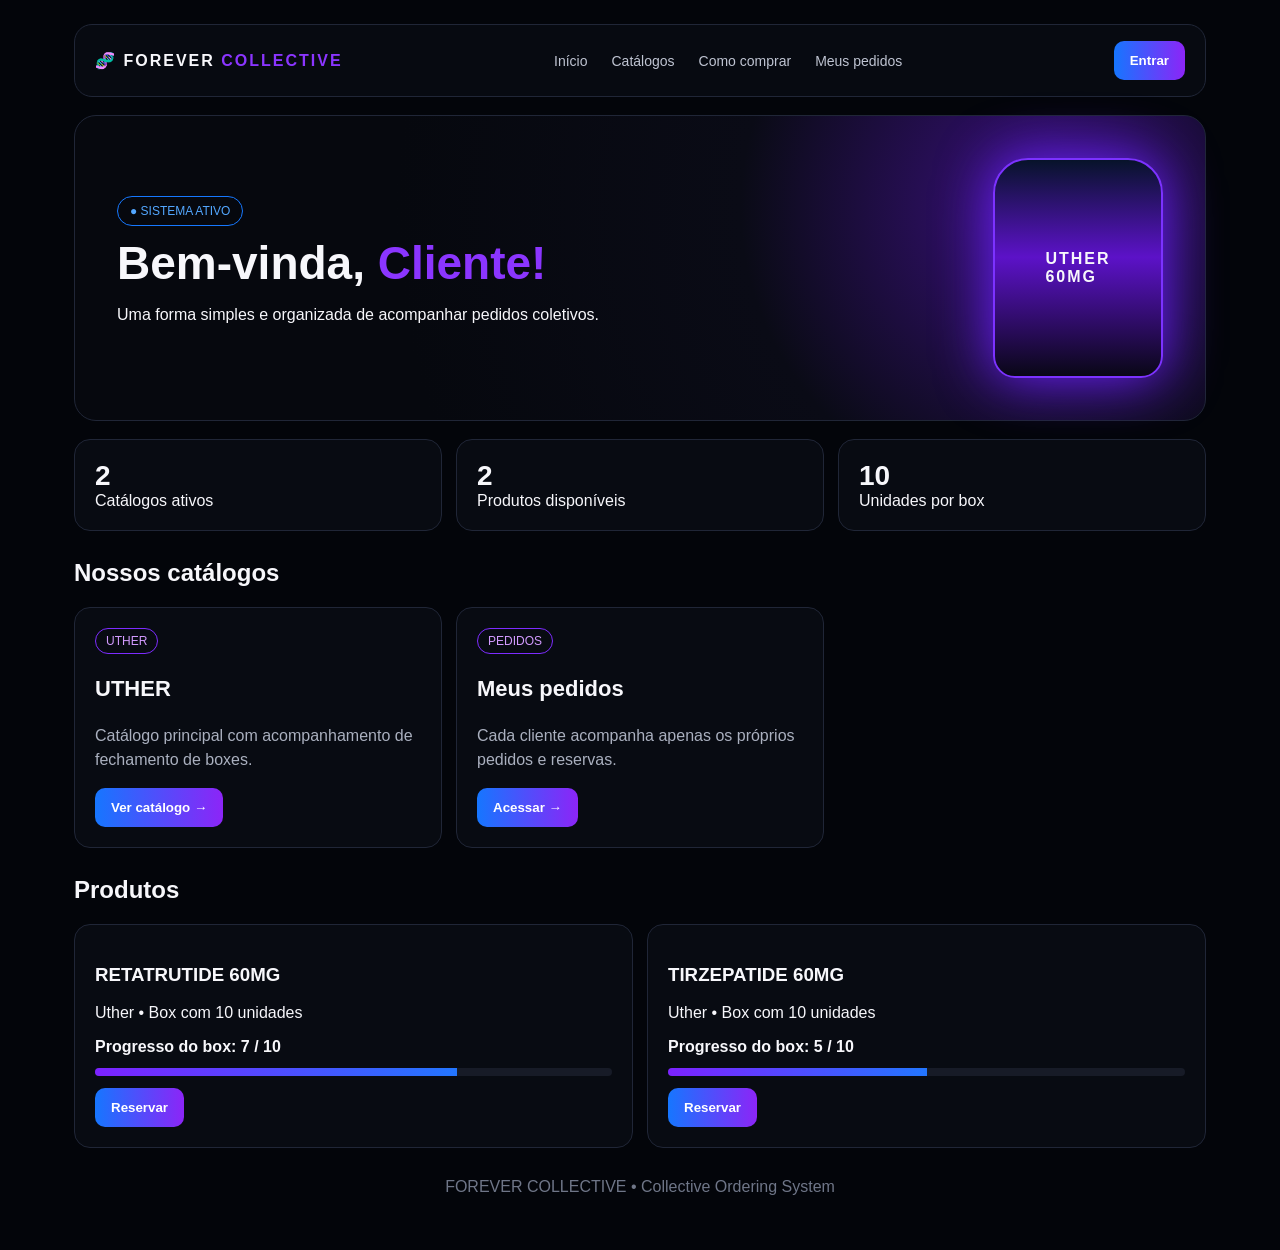
==== commit ba99d7bb: "Update index.html" ====
--- a/index.html
+++ b/index.html
@@ -1,179 +1,235 @@
 <!doctype html>
 <html lang="pt-BR">
+
 <head>
   <meta charset="utf-8">
   <meta name="viewport" content="width=device-width,initial-scale=1">
+
   <title>Forever Collective</title>
 
   <style>
-    *{box-sizing:border-box}
-
-    body{
-      margin:0;
-      background:#03050a;
-      color:#f7f7fb;
-      font-family:Inter,Arial,sans-serif;
-    }
-
-    .wrap{
-      max-width:1180px;
-      margin:auto;
-      padding:24px;
-    }
-
-    .nav{
-      display:flex;
-      align-items:center;
-      justify-content:space-between;
-      border:1px solid #202637;
-      border-radius:18px;
-      padding:16px 20px;
-      background:#070a11;
-    }
-
-    .logo{
-      font-weight:800;
-      letter-spacing:2px;
-    }
-
-    .logo b{color:#8b35ff}
-
-    .links{
-      display:flex;
-      gap:24px;
-      color:#bfc4d2;
-      font-size:14px;
-    }
-
-    .hero{
-      margin-top:18px;
-      border:1px solid #202637;
-      border-radius:22px;
-      padding:42px;
-      background:radial-gradient(circle at 85% 30%,#38107a 0,#0a0b16 30%,#06080e 65%);
-      min-height:300px;
-      display:flex;
-      justify-content:space-between;
-      align-items:center;
-    }
-
-    .hero h1{
-      font-size:46px;
-      margin:10px 0;
-    }
-
-    .hero h1 span{color:#8b35ff}
-
-    .badge{
-      display:inline-block;
-      border:1px solid #1678ff;
-      border-radius:20px;
-      padding:7px 12px;
-      color:#53a7ff;
-      font-size:12px;
-    }
-
-    .vial{
-      width:170px;
-      height:220px;
-      border:2px solid #7c32ff;
-      border-radius:35px 35px 22px 22px;
-      background:linear-gradient(#07132a,#5c12c8 45%,#090716);
-      box-shadow:0 0 55px #6d20ff;
-      display:grid;
-      place-items:center;
-      font-weight:800;
-      letter-spacing:2px;
-    }
-
-    .stats,.cards{
-      display:grid;
-      grid-template-columns:repeat(3,1fr);
-      gap:14px;
-      margin-top:18px;
-    }
-
-    .stat,.card{
-      border:1px solid #202637;
-      border-radius:16px;
-      padding:20px;
-      background:#080b12;
-    }
-
-    .stat strong{
-      font-size:28px;
-      display:block;
-    }
-
-    .section{margin-top:28px}
-
-    .card .tag{
-      display:inline-block;
-      padding:5px 10px;
-      border:1px solid #7d2cff;
-      border-radius:16px;
-      color:#d39bff;
-      font-size:12px;
-    }
-
-    .card h3{font-size:22px}
-
-    .card p{
-      color:#aab0bf;
-      line-height:1.5;
-      min-height:48px;
-    }
-
-    .btn{
-      border:0;
-      border-radius:10px;
-      padding:12px 16px;
-      color:white;
-      font-weight:700;
-      background:linear-gradient(90deg,#1676ff,#8c25f7);
-      cursor:pointer;
-    }
-
-    .products{
-      display:grid;
-      grid-template-columns:1fr 1fr;
-      gap:14px;
-    }
-
-    .product{
-      border:1px solid #202637;
-      border-radius:16px;
-      padding:20px;
-      background:#080b12;
-    }
-
-    .progress{
-      height:8px;
-      background:#171b27;
-      border-radius:9px;
-      overflow:hidden;
-      margin:12px 0;
-    }
-
-    .progress i{
-      display:block;
-      height:100%;
-      background:linear-gradient(90deg,#7c22ff,#2376ff);
-    }
-
-    .footer{
-      color:#6f7688;
-      text-align:center;
-      padding:30px;
-    }
-
-    @media(max-width:760px){
-      .links{display:none}
-      .hero{padding:28px}
-      .hero h1{font-size:34px}
-      .vial{width:100px;height:150px}
-      .stats,.cards,.products{grid-template-columns:1fr}
-      .wrap{padding:12px}
+    * {
+      box-sizing: border-box;
+    }
+
+    body {
+      margin: 0;
+      background: #03050a;
+      color: #f7f7fb;
+      font-family: Inter, Arial, sans-serif;
+    }
+
+    .wrap {
+      max-width: 1180px;
+      margin: auto;
+      padding: 24px;
+    }
+
+    .nav {
+      display: flex;
+      align-items: center;
+      justify-content: space-between;
+      border: 1px solid #202637;
+      border-radius: 18px;
+      padding: 16px 20px;
+      background: #070a11;
+    }
+
+    .logo {
+      font-weight: 800;
+      letter-spacing: 2px;
+    }
+
+    .logo b {
+      color: #8b35ff;
+    }
+
+    .links {
+      display: flex;
+      gap: 24px;
+      color: #bfc4d2;
+      font-size: 14px;
+    }
+
+    .hero {
+      margin-top: 18px;
+      border: 1px solid #202637;
+      border-radius: 22px;
+      padding: 42px;
+      background:
+        radial-gradient(
+          circle at 85% 30%,
+          #38107a 0,
+          #0a0b16 30%,
+          #06080e 65%
+        );
+      min-height: 300px;
+      display: flex;
+      justify-content: space-between;
+      align-items: center;
+    }
+
+    .hero h1 {
+      font-size: 46px;
+      margin: 10px 0;
+    }
+
+    .hero h1 span {
+      color: #8b35ff;
+    }
+
+    .badge {
+      display: inline-block;
+      border: 1px solid #1678ff;
+      border-radius: 20px;
+      padding: 7px 12px;
+      color: #53a7ff;
+      font-size: 12px;
+    }
+
+    .vial {
+      width: 170px;
+      height: 220px;
+      border: 2px solid #7c32ff;
+      border-radius: 35px 35px 22px 22px;
+      background:
+        linear-gradient(
+          #07132a,
+          #5c12c8 45%,
+          #090716
+        );
+      box-shadow: 0 0 55px #6d20ff;
+      display: grid;
+      place-items: center;
+      font-weight: 800;
+      letter-spacing: 2px;
+    }
+
+    .stats,
+    .cards {
+      display: grid;
+      grid-template-columns: repeat(3, 1fr);
+      gap: 14px;
+      margin-top: 18px;
+    }
+
+    .stat,
+    .card {
+      border: 1px solid #202637;
+      border-radius: 16px;
+      padding: 20px;
+      background: #080b12;
+    }
+
+    .stat strong {
+      font-size: 28px;
+      display: block;
+    }
+
+    .section {
+      margin-top: 28px;
+    }
+
+    .card .tag {
+      display: inline-block;
+      padding: 5px 10px;
+      border: 1px solid #7d2cff;
+      border-radius: 16px;
+      color: #d39bff;
+      font-size: 12px;
+    }
+
+    .card h3 {
+      font-size: 22px;
+    }
+
+    .card p {
+      color: #aab0bf;
+      line-height: 1.5;
+      min-height: 48px;
+    }
+
+    .btn {
+      border: 0;
+      border-radius: 10px;
+      padding: 12px 16px;
+      color: white;
+      font-weight: 700;
+      background:
+        linear-gradient(
+          90deg,
+          #1676ff,
+          #8c25f7
+        );
+      cursor: pointer;
+    }
+
+    .products {
+      display: grid;
+      grid-template-columns: 1fr 1fr;
+      gap: 14px;
+    }
+
+    .product {
+      border: 1px solid #202637;
+      border-radius: 16px;
+      padding: 20px;
+      background: #080b12;
+    }
+
+    .progress {
+      height: 8px;
+      background: #171b27;
+      border-radius: 9px;
+      overflow: hidden;
+      margin: 12px 0;
+    }
+
+    .progress i {
+      display: block;
+      height: 100%;
+      background:
+        linear-gradient(
+          90deg,
+          #7c22ff,
+          #2376ff
+        );
+    }
+
+    .footer {
+      color: #6f7688;
+      text-align: center;
+      padding: 30px;
+    }
+
+    @media(max-width:760px) {
+
+      .links {
+        display: none;
+      }
+
+      .hero {
+        padding: 28px;
+      }
+
+      .hero h1 {
+        font-size: 34px;
+      }
+
+      .vial {
+        width: 100px;
+        height: 150px;
+      }
+
+      .stats,
+      .cards,
+      .products {
+        grid-template-columns: 1fr;
+      }
+
+      .wrap {
+        padding: 12px;
+      }
     }
   </style>
 </head>
@@ -183,7 +239,10 @@
 <div class="wrap">
 
   <div class="nav">
-    <div class="logo">🧬 FOREVER <b>COLLECTIVE</b></div>
+
+    <div class="logo">
+      🧬 FOREVER <b>COLLECTIVE</b>
+    </div>
 
     <div class="links">
       <span>Início</span>
@@ -199,28 +258,42 @@
     >
       Entrar
     </button>
+
   </div>
 
+
   <section class="hero">
+
     <div>
-      <span class="badge">● SISTEMA ATIVO</span>
+
+      <span class="badge">
+        ● SISTEMA ATIVO
+      </span>
 
       <h1>
         Bem-vinda,
-        <span id="userGreeting">Cliente!</span>
+        <span id="userGreeting">
+          Cliente!
+        </span>
       </h1>
 
       <p>
-        Uma forma simples e organizada de acompanhar pedidos coletivos.
+        Uma forma simples e organizada
+        de acompanhar pedidos coletivos.
       </p>
+
     </div>
 
     <div class="vial">
-      UTHER<br>60MG
-    </div>
+      UTHER<br>
+      60MG
+    </div>
+
   </section>
 
+
   <div class="stats">
+
     <div class="stat">
       <strong>2</strong>
       Catálogos ativos
@@ -235,113 +308,229 @@
       <strong>10</strong>
       Unidades por box
     </div>
+
   </div>
 
+
   <section class="section">
+
     <h2>Nossos catálogos</h2>
 
     <div class="cards">
 
       <div class="card">
-        <span class="tag">UTHER</span>
+
+        <span class="tag">
+          UTHER
+        </span>
+
         <h3>UTHER</h3>
+
         <p>
-          Catálogo principal com acompanhamento de fechamento de boxes.
+          Catálogo principal com acompanhamento
+          de fechamento de boxes.
         </p>
-        <button class="btn">Ver catálogo →</button>
+
+        <button class="btn">
+          Ver catálogo →
+        </button>
+
       </div>
 
+
       <div class="card">
-        <span class="tag">PEDIDOS</span>
+
+        <span class="tag">
+          PEDIDOS
+        </span>
+
         <h3>Meus pedidos</h3>
+
         <p>
-          Cada cliente acompanha apenas os próprios pedidos e reservas.
+          Cada cliente acompanha apenas
+          os próprios pedidos e reservas.
         </p>
+
         <button
           class="btn"
           onclick="window.location.href='meus-pedidos.html'"
         >
           Acessar →
         </button>
+
       </div>
 
-      <div class="card">
-        <span class="tag">ADMIN</span>
-        <h3>Painel administrativo</h3>
+
+      <div
+        class="card"
+        id="adminCard"
+        hidden
+      >
+
+        <span class="tag">
+          ADMIN
+        </span>
+
+        <h3>
+          Painel administrativo
+        </h3>
+
         <p>
-          Área restrita para gerenciamento de clientes, produtos e pedidos.
+          Área restrita para gerenciamento
+          de clientes, produtos e pedidos.
         </p>
+
         <button
           class="btn"
           onclick="window.location.href='admin.html'"
         >
           Administrar →
         </button>
+
       </div>
 
     </div>
+
   </section>
 
+
   <section class="section">
+
     <h2>Produtos</h2>
 
     <div class="products">
 
       <div class="product">
-        <h3>RETATRUTIDE 60MG</h3>
-        <p>Uther • Box com 10 unidades</p>
-        <b>Progresso do box: 7 / 10</b>
+
+        <h3>
+          RETATRUTIDE 60MG
+        </h3>
+
+        <p>
+          Uther • Box com 10 unidades
+        </p>
+
+        <b>
+          Progresso do box: 7 / 10
+        </b>
 
         <div class="progress">
           <i style="width:70%"></i>
         </div>
 
-        <button class="btn">Reservar</button>
+        <button class="btn">
+          Reservar
+        </button>
+
       </div>
 
+
       <div class="product">
-        <h3>TIRZEPATIDE 60MG</h3>
-        <p>Uther • Box com 10 unidades</p>
-        <b>Progresso do box: 5 / 10</b>
+
+        <h3>
+          TIRZEPATIDE 60MG
+        </h3>
+
+        <p>
+          Uther • Box com 10 unidades
+        </p>
+
+        <b>
+          Progresso do box: 5 / 10
+        </b>
 
         <div class="progress">
           <i style="width:50%"></i>
         </div>
 
-        <button class="btn">Reservar</button>
+        <button class="btn">
+          Reservar
+        </button>
+
       </div>
 
     </div>
+
   </section>
 
+
   <div class="footer">
-    FOREVER COLLECTIVE • Collective Ordering System
+    FOREVER COLLECTIVE
+    • Collective Ordering System
   </div>
 
 </div>
 
+
 <script>
-  const userName = localStorage.getItem("user_name");
-  const loggedUser = localStorage.getItem("user_id");
-  const loginButton = document.getElementById("loginButton");
-  const userGreeting = document.getElementById("userGreeting");
+
+  const adminEmail =
+    "nuuna102@gmail.com";
+
+  const userName =
+    localStorage.getItem("user_name");
+
+  const loggedUser =
+    localStorage.getItem("user_id");
+
+  const loggedEmail =
+    localStorage.getItem("user_email");
+
+  const loginButton =
+    document.getElementById("loginButton");
+
+  const userGreeting =
+    document.getElementById("userGreeting");
+
+  const adminCard =
+    document.getElementById("adminCard");
+
 
   if (loggedUser && userName) {
-    userGreeting.textContent = userName + "!";
+
+    userGreeting.textContent =
+      userName + "!";
+
   }
 
+
+  if (loggedEmail === adminEmail) {
+
+    adminCard.hidden = false;
+
+  }
+
+
   if (loggedUser) {
-    loginButton.textContent = "Sair";
-
-    loginButton.onclick = function () {
-      localStorage.removeItem("access_token");
-      localStorage.removeItem("user_id");
-      localStorage.removeItem("user_email");
-      localStorage.removeItem("user_name");
-
-      window.location.href = "index.html";
-    };
+
+    loginButton.textContent =
+      "Sair";
+
+    loginButton.onclick =
+      function () {
+
+        localStorage.removeItem(
+          "access_token"
+        );
+
+        localStorage.removeItem(
+          "user_id"
+        );
+
+        localStorage.removeItem(
+          "user_email"
+        );
+
+        localStorage.removeItem(
+          "user_name"
+        );
+
+        window.location.href =
+          "index.html";
+      };
+
   }
+
 </script>
 
 </body>
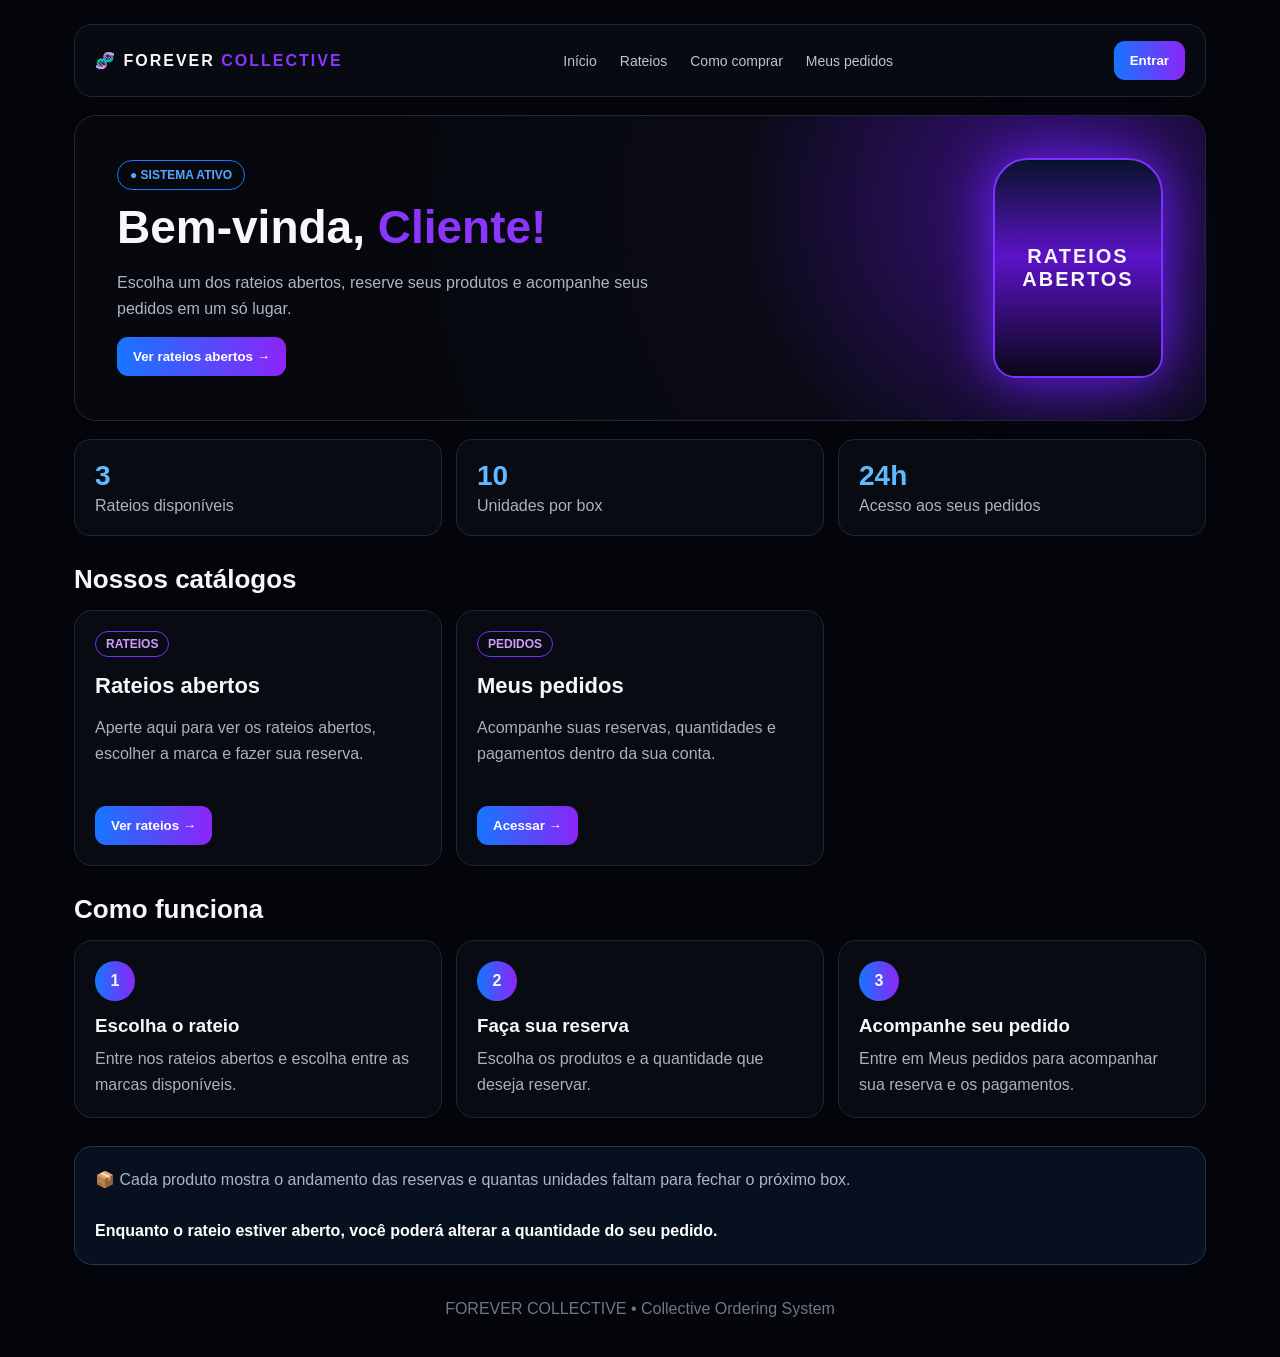
==== commit be14dc72: "Update index.html" ====
--- a/index.html
+++ b/index.html
@@ -2,536 +2,1217 @@
 <html lang="pt-BR">
 
 <head>
-  <meta charset="utf-8">
-  <meta name="viewport" content="width=device-width,initial-scale=1">
-
-  <title>Forever Collective</title>
-
-  <style>
-    * {
-      box-sizing: border-box;
-    }
-
-    body {
-      margin: 0;
-      background: #03050a;
-      color: #f7f7fb;
-      font-family: Inter, Arial, sans-serif;
-    }
-
-    .wrap {
-      max-width: 1180px;
-      margin: auto;
-      padding: 24px;
-    }
-
-    .nav {
-      display: flex;
-      align-items: center;
-      justify-content: space-between;
-      border: 1px solid #202637;
-      border-radius: 18px;
-      padding: 16px 20px;
-      background: #070a11;
-    }
-
-    .logo {
-      font-weight: 800;
-      letter-spacing: 2px;
-    }
-
-    .logo b {
-      color: #8b35ff;
-    }
-
-    .links {
-      display: flex;
-      gap: 24px;
-      color: #bfc4d2;
-      font-size: 14px;
-    }
-
-    .hero {
-      margin-top: 18px;
-      border: 1px solid #202637;
-      border-radius: 22px;
-      padding: 42px;
-      background:
-        radial-gradient(
-          circle at 85% 30%,
-          #38107a 0,
-          #0a0b16 30%,
-          #06080e 65%
-        );
-      min-height: 300px;
-      display: flex;
-      justify-content: space-between;
-      align-items: center;
-    }
-
-    .hero h1 {
-      font-size: 46px;
-      margin: 10px 0;
-    }
-
-    .hero h1 span {
-      color: #8b35ff;
-    }
-
-    .badge {
-      display: inline-block;
-      border: 1px solid #1678ff;
-      border-radius: 20px;
-      padding: 7px 12px;
-      color: #53a7ff;
-      font-size: 12px;
-    }
-
-    .vial {
-      width: 170px;
-      height: 220px;
-      border: 2px solid #7c32ff;
-      border-radius: 35px 35px 22px 22px;
-      background:
-        linear-gradient(
-          #07132a,
-          #5c12c8 45%,
-          #090716
-        );
-      box-shadow: 0 0 55px #6d20ff;
-      display: grid;
-      place-items: center;
-      font-weight: 800;
-      letter-spacing: 2px;
-    }
-
-    .stats,
-    .cards {
-      display: grid;
-      grid-template-columns: repeat(3, 1fr);
-      gap: 14px;
-      margin-top: 18px;
-    }
-
-    .stat,
-    .card {
-      border: 1px solid #202637;
-      border-radius: 16px;
-      padding: 20px;
-      background: #080b12;
-    }
-
-    .stat strong {
-      font-size: 28px;
-      display: block;
-    }
-
-    .section {
-      margin-top: 28px;
-    }
-
-    .card .tag {
-      display: inline-block;
-      padding: 5px 10px;
-      border: 1px solid #7d2cff;
-      border-radius: 16px;
-      color: #d39bff;
-      font-size: 12px;
-    }
-
-    .card h3 {
-      font-size: 22px;
-    }
-
-    .card p {
-      color: #aab0bf;
-      line-height: 1.5;
-      min-height: 48px;
-    }
-
-    .btn {
-      border: 0;
-      border-radius: 10px;
-      padding: 12px 16px;
-      color: white;
-      font-weight: 700;
-      background:
-        linear-gradient(
-          90deg,
-          #1676ff,
-          #8c25f7
-        );
-      cursor: pointer;
-    }
-
-    .products {
-      display: grid;
-      grid-template-columns: 1fr 1fr;
-      gap: 14px;
-    }
-
-    .product {
-      border: 1px solid #202637;
-      border-radius: 16px;
-      padding: 20px;
-      background: #080b12;
-    }
-
-    .progress {
-      height: 8px;
-      background: #171b27;
-      border-radius: 9px;
-      overflow: hidden;
-      margin: 12px 0;
-    }
-
-    .progress i {
-      display: block;
-      height: 100%;
-      background:
-        linear-gradient(
-          90deg,
-          #7c22ff,
-          #2376ff
-        );
-    }
-
-    .footer {
-      color: #6f7688;
-      text-align: center;
-      padding: 30px;
-    }
-
-    @media(max-width:760px) {
-
-      .links {
-        display: none;
-      }
-
-      .hero {
-        padding: 28px;
-      }
-
-      .hero h1 {
-        font-size: 34px;
-      }
-
-      .vial {
-        width: 100px;
-        height: 150px;
-      }
-
-      .stats,
-      .cards,
-      .products {
-        grid-template-columns: 1fr;
-      }
-
-      .wrap {
-        padding: 12px;
-      }
-    }
-  </style>
+
+<meta charset="utf-8">
+
+<meta
+  name="viewport"
+  content="width=device-width,initial-scale=1"
+>
+
+<title>
+  Forever Collective
+</title>
+
+
+<style>
+
+*{
+  box-sizing:border-box;
+}
+
+body{
+
+  margin:0;
+
+  background:#03050a;
+
+  color:#f7f7fb;
+
+  font-family:
+    Arial,
+    sans-serif;
+
+}
+
+
+.wrap{
+
+  max-width:1180px;
+
+  margin:auto;
+
+  padding:24px;
+
+}
+
+
+/* TOPO */
+
+.nav{
+
+  display:flex;
+
+  align-items:center;
+
+  justify-content:
+    space-between;
+
+  gap:15px;
+
+  border:
+    1px solid #202637;
+
+  border-radius:18px;
+
+  padding:16px 20px;
+
+  background:#070a11;
+
+}
+
+
+.logo{
+
+  font-weight:900;
+
+  letter-spacing:2px;
+
+}
+
+
+.logo b{
+
+  color:#8b35ff;
+
+}
+
+
+.links{
+
+  display:flex;
+
+  gap:23px;
+
+  color:#bfc4d2;
+
+  font-size:14px;
+
+}
+
+
+.links span{
+
+  cursor:pointer;
+
+}
+
+
+.btn{
+
+  border:0;
+
+  border-radius:11px;
+
+  padding:12px 16px;
+
+  color:white;
+
+  font-weight:900;
+
+  background:
+    linear-gradient(
+      90deg,
+      #1676ff,
+      #8c25f7
+    );
+
+  cursor:pointer;
+
+}
+
+
+/* HERO */
+
+.hero{
+
+  margin-top:18px;
+
+  border:
+    1px solid #202637;
+
+  border-radius:22px;
+
+  padding:42px;
+
+  background:
+
+    radial-gradient(
+
+      circle at 85% 30%,
+
+      #38107a 0,
+
+      #0a0b16 30%,
+
+      #06080e 65%
+
+    );
+
+  min-height:300px;
+
+  display:flex;
+
+  justify-content:
+    space-between;
+
+  align-items:center;
+
+  gap:25px;
+
+}
+
+
+.hero h1{
+
+  font-size:46px;
+
+  margin:10px 0;
+
+}
+
+
+.hero h1 span{
+
+  color:#8b35ff;
+
+}
+
+
+.hero p{
+
+  color:#adb4c3;
+
+  line-height:1.6;
+
+  max-width:560px;
+
+}
+
+
+.badge{
+
+  display:inline-block;
+
+  border:
+    1px solid #1678ff;
+
+  border-radius:20px;
+
+  padding:7px 12px;
+
+  color:#53a7ff;
+
+  font-size:12px;
+
+  font-weight:900;
+
+}
+
+
+.vial{
+
+  width:170px;
+
+  height:220px;
+
+  border:
+    2px solid #7c32ff;
+
+  border-radius:
+    35px 35px 22px 22px;
+
+  background:
+
+    linear-gradient(
+
+      #07132a,
+
+      #5c12c8 45%,
+
+      #090716
+
+    );
+
+  box-shadow:
+    0 0 55px #6d20ff;
+
+  display:grid;
+
+  place-items:center;
+
+  text-align:center;
+
+  font-weight:900;
+
+  letter-spacing:2px;
+
+  font-size:20px;
+
+}
+
+
+/* ESTATÍSTICAS */
+
+.stats{
+
+  display:grid;
+
+  grid-template-columns:
+    repeat(3,1fr);
+
+  gap:14px;
+
+  margin-top:18px;
+
+}
+
+
+.stat{
+
+  border:
+    1px solid #202637;
+
+  border-radius:16px;
+
+  padding:20px;
+
+  background:#080b12;
+
+}
+
+
+.stat strong{
+
+  font-size:28px;
+
+  display:block;
+
+  color:#61baff;
+
+  margin-bottom:5px;
+
+}
+
+
+.stat span{
+
+  color:#abb2c1;
+
+}
+
+
+/* SEÇÕES */
+
+.section{
+
+  margin-top:28px;
+
+}
+
+
+.section h2{
+
+  font-size:26px;
+
+  margin-bottom:15px;
+
+}
+
+
+.cards{
+
+  display:grid;
+
+  grid-template-columns:
+    repeat(3,1fr);
+
+  gap:14px;
+
+}
+
+
+.card{
+
+  border:
+    1px solid #202637;
+
+  border-radius:18px;
+
+  padding:20px;
+
+  background:#080b12;
+
+}
+
+
+.card .tag{
+
+  display:inline-block;
+
+  padding:5px 10px;
+
+  border:
+    1px solid #7d2cff;
+
+  border-radius:16px;
+
+  color:#d39bff;
+
+  font-size:12px;
+
+  font-weight:900;
+
+}
+
+
+.card h3{
+
+  font-size:22px;
+
+  margin:
+    16px 0 10px;
+
+}
+
+
+.card p{
+
+  color:#aab0bf;
+
+  line-height:1.6;
+
+  min-height:75px;
+
+}
+
+
+/* COMO FUNCIONA */
+
+.steps{
+
+  display:grid;
+
+  grid-template-columns:
+    repeat(3,1fr);
+
+  gap:14px;
+
+}
+
+
+.step{
+
+  border:
+    1px solid #202637;
+
+  border-radius:18px;
+
+  padding:20px;
+
+  background:#080b12;
+
+}
+
+
+.step-number{
+
+  width:40px;
+
+  height:40px;
+
+  display:grid;
+
+  place-items:center;
+
+  border-radius:50%;
+
+  background:
+    linear-gradient(
+      90deg,
+      #1676ff,
+      #8c25f7
+    );
+
+  font-weight:900;
+
+  margin-bottom:14px;
+
+}
+
+
+.step h3{
+
+  margin:0 0 9px;
+
+}
+
+
+.step p{
+
+  color:#aab0bf;
+
+  line-height:1.6;
+
+  margin:0;
+
+}
+
+
+/* AVISO */
+
+.notice{
+
+  margin-top:28px;
+
+  border:
+    1px solid #263a53;
+
+  border-radius:18px;
+
+  background:#07101e;
+
+  padding:20px;
+
+  color:#abb5c5;
+
+  line-height:1.6;
+
+}
+
+
+.notice strong{
+
+  color:#fff;
+
+}
+
+
+/* RODAPÉ */
+
+.footer{
+
+  color:#6f7688;
+
+  text-align:center;
+
+  padding:35px 10px 15px;
+
+}
+
+
+/* CELULAR */
+
+@media(max-width:760px){
+
+  .links{
+
+    display:none;
+
+  }
+
+
+  .hero{
+
+    padding:27px;
+
+  }
+
+
+  .hero h1{
+
+    font-size:34px;
+
+  }
+
+
+  .vial{
+
+    width:105px;
+
+    height:150px;
+
+    font-size:14px;
+
+  }
+
+
+  .stats,
+  .cards,
+  .steps{
+
+    grid-template-columns:1fr;
+
+  }
+
+
+  .wrap{
+
+    padding:12px;
+
+  }
+
+}
+
+
+@media(max-width:520px){
+
+  .hero{
+
+    align-items:flex-start;
+
+  }
+
+
+  .vial{
+
+    width:80px;
+
+    height:125px;
+
+    font-size:11px;
+
+  }
+
+
+  .nav{
+
+    padding:14px;
+
+  }
+
+
+  .logo{
+
+    font-size:14px;
+
+  }
+
+}
+
+</style>
+
 </head>
 
+
 <body>
 
+
 <div class="wrap">
 
-  <div class="nav">
-
-    <div class="logo">
-      🧬 FOREVER <b>COLLECTIVE</b>
-    </div>
-
-    <div class="links">
-      <span>Início</span>
-      <span>Catálogos</span>
-      <span>Como comprar</span>
-      <span>Meus pedidos</span>
-    </div>
+
+<!-- MENU -->
+
+<div class="nav">
+
+
+  <div class="logo">
+
+    🧬 FOREVER
+    <b>COLLECTIVE</b>
+
+  </div>
+
+
+  <div class="links">
+
+    <span
+      onclick="
+        window.scrollTo({
+          top:0,
+          behavior:'smooth'
+        })
+      "
+    >
+      Início
+    </span>
+
+
+    <span
+      onclick="
+        window.location.href=
+        'catalogo.html'
+      "
+    >
+      Rateios
+    </span>
+
+
+    <span
+      onclick="
+        document
+        .getElementById('comoFunciona')
+        .scrollIntoView({
+          behavior:'smooth'
+        })
+      "
+    >
+      Como comprar
+    </span>
+
+
+    <span
+      onclick="
+        window.location.href=
+        'meus-pedidos.html'
+      "
+    >
+      Meus pedidos
+    </span>
+
+  </div>
+
+
+  <button
+    class="btn"
+    id="loginButton"
+    onclick="
+      window.location.href=
+      'login.html'
+    "
+  >
+    Entrar
+  </button>
+
+
+</div>
+
+
+<!-- HERO -->
+
+<section class="hero">
+
+
+  <div>
+
+
+    <span class="badge">
+
+      ● SISTEMA ATIVO
+
+    </span>
+
+
+    <h1>
+
+      Bem-vinda,
+
+      <span id="userGreeting">
+
+        Cliente!
+
+      </span>
+
+    </h1>
+
+
+    <p>
+
+      Escolha um dos rateios abertos,
+      reserve seus produtos e acompanhe
+      seus pedidos em um só lugar.
+
+    </p>
+
 
     <button
       class="btn"
-      id="loginButton"
-      onclick="window.location.href='login.html'"
+      onclick="
+        window.location.href=
+        'catalogo.html'
+      "
     >
-      Entrar
+
+      Ver rateios abertos →
+
     </button>
 
+
   </div>
 
 
-  <section class="hero">
-
-    <div>
-
-      <span class="badge">
-        ● SISTEMA ATIVO
+  <div class="vial">
+
+    RATEIOS<br>
+    ABERTOS
+
+  </div>
+
+
+</section>
+
+
+<!-- NÚMEROS -->
+
+<div class="stats">
+
+
+  <div class="stat">
+
+    <strong>
+      3
+    </strong>
+
+    <span>
+      Rateios disponíveis
+    </span>
+
+  </div>
+
+
+  <div class="stat">
+
+    <strong>
+      10
+    </strong>
+
+    <span>
+      Unidades por box
+    </span>
+
+  </div>
+
+
+  <div class="stat">
+
+    <strong>
+      24h
+    </strong>
+
+    <span>
+      Acesso aos seus pedidos
+    </span>
+
+  </div>
+
+
+</div>
+
+
+<!-- CARDS PRINCIPAIS -->
+
+<section class="section">
+
+
+  <h2>
+    Nossos catálogos
+  </h2>
+
+
+  <div class="cards">
+
+
+    <!-- RATEIOS -->
+
+    <div class="card">
+
+
+      <span class="tag">
+
+        RATEIOS
+
       </span>
 
-      <h1>
-        Bem-vinda,
-        <span id="userGreeting">
-          Cliente!
-        </span>
-      </h1>
+
+      <h3>
+
+        Rateios abertos
+
+      </h3>
+
 
       <p>
-        Uma forma simples e organizada
-        de acompanhar pedidos coletivos.
+
+        Aperte aqui para ver os
+        rateios abertos, escolher
+        a marca e fazer sua reserva.
+
       </p>
 
+
+      <button
+        class="btn"
+        onclick="
+          window.location.href=
+          'catalogo.html'
+        "
+      >
+
+        Ver rateios →
+
+      </button>
+
+
     </div>
 
-    <div class="vial">
-      UTHER<br>
-      60MG
+
+
+    <!-- PEDIDOS -->
+
+    <div class="card">
+
+
+      <span class="tag">
+
+        PEDIDOS
+
+      </span>
+
+
+      <h3>
+
+        Meus pedidos
+
+      </h3>
+
+
+      <p>
+
+        Acompanhe suas reservas,
+        quantidades e pagamentos
+        dentro da sua conta.
+
+      </p>
+
+
+      <button
+        class="btn"
+        onclick="
+          window.location.href=
+          'meus-pedidos.html'
+        "
+      >
+
+        Acessar →
+
+      </button>
+
+
     </div>
 
-  </section>
-
-
-  <div class="stats">
-
-    <div class="stat">
-      <strong>2</strong>
-      Catálogos ativos
+
+
+    <!-- ADMIN -->
+
+    <div
+      class="card"
+      id="adminCard"
+      hidden
+    >
+
+
+      <span class="tag">
+
+        ADMIN
+
+      </span>
+
+
+      <h3>
+
+        Painel administrativo
+
+      </h3>
+
+
+      <p>
+
+        Gerencie pedidos,
+        pagamentos, produtos
+        e abertura dos rateios.
+
+      </p>
+
+
+      <button
+        class="btn"
+        onclick="
+          window.location.href=
+          'admin.html'
+        "
+      >
+
+        Administrar →
+
+      </button>
+
+
     </div>
 
-    <div class="stat">
-      <strong>2</strong>
-      Produtos disponíveis
+
+  </div>
+
+
+</section>
+
+
+<!-- COMO FUNCIONA -->
+
+<section
+  class="section"
+  id="comoFunciona"
+>
+
+
+  <h2>
+
+    Como funciona
+
+  </h2>
+
+
+  <div class="steps">
+
+
+    <div class="step">
+
+
+      <div class="step-number">
+
+        1
+
+      </div>
+
+
+      <h3>
+
+        Escolha o rateio
+
+      </h3>
+
+
+      <p>
+
+        Entre nos rateios abertos
+        e escolha entre as marcas
+        disponíveis.
+
+      </p>
+
+
     </div>
 
-    <div class="stat">
-      <strong>10</strong>
-      Unidades por box
+
+
+    <div class="step">
+
+
+      <div class="step-number">
+
+        2
+
+      </div>
+
+
+      <h3>
+
+        Faça sua reserva
+
+      </h3>
+
+
+      <p>
+
+        Escolha os produtos e a
+        quantidade que deseja
+        reservar.
+
+      </p>
+
+
     </div>
 
+
+
+    <div class="step">
+
+
+      <div class="step-number">
+
+        3
+
+      </div>
+
+
+      <h3>
+
+        Acompanhe seu pedido
+
+      </h3>
+
+
+      <p>
+
+        Entre em Meus pedidos para
+        acompanhar sua reserva e
+        os pagamentos.
+
+      </p>
+
+
+    </div>
+
+
   </div>
 
 
-  <section class="section">
-
-    <h2>Nossos catálogos</h2>
-
-    <div class="cards">
-
-      <div class="card">
-
-        <span class="tag">
-          UTHER
-        </span>
-
-        <h3>UTHER</h3>
-
-        <p>
-          Catálogo principal com acompanhamento
-          de fechamento de boxes.
-        </p>
-
-        <button class="btn">
-          Ver catálogo →
-        </button>
-
-      </div>
-
-
-      <div class="card">
-
-        <span class="tag">
-          PEDIDOS
-        </span>
-
-        <h3>Meus pedidos</h3>
-
-        <p>
-          Cada cliente acompanha apenas
-          os próprios pedidos e reservas.
-        </p>
-
-        <button
-          class="btn"
-          onclick="window.location.href='meus-pedidos.html'"
-        >
-          Acessar →
-        </button>
-
-      </div>
-
-
-      <div
-        class="card"
-        id="adminCard"
-        hidden
-      >
-
-        <span class="tag">
-          ADMIN
-        </span>
-
-        <h3>
-          Painel administrativo
-        </h3>
-
-        <p>
-          Área restrita para gerenciamento
-          de clientes, produtos e pedidos.
-        </p>
-
-        <button
-          class="btn"
-          onclick="window.location.href='admin.html'"
-        >
-          Administrar →
-        </button>
-
-      </div>
-
-    </div>
-
-  </section>
-
-
-  <section class="section">
-
-    <h2>Produtos</h2>
-
-    <div class="products">
-
-      <div class="product">
-
-        <h3>
-          RETATRUTIDE 60MG
-        </h3>
-
-        <p>
-          Uther • Box com 10 unidades
-        </p>
-
-        <b>
-          Progresso do box: 7 / 10
-        </b>
-
-        <div class="progress">
-          <i style="width:70%"></i>
-        </div>
-
-        <button class="btn">
-          Reservar
-        </button>
-
-      </div>
-
-
-      <div class="product">
-
-        <h3>
-          TIRZEPATIDE 60MG
-        </h3>
-
-        <p>
-          Uther • Box com 10 unidades
-        </p>
-
-        <b>
-          Progresso do box: 5 / 10
-        </b>
-
-        <div class="progress">
-          <i style="width:50%"></i>
-        </div>
-
-        <button class="btn">
-          Reservar
-        </button>
-
-      </div>
-
-    </div>
-
-  </section>
-
-
-  <div class="footer">
-    FOREVER COLLECTIVE
-    • Collective Ordering System
-  </div>
+</section>
+
+
+<div class="notice">
+
+  📦 Cada produto mostra o andamento
+  das reservas e quantas unidades
+  faltam para fechar o próximo box.
+
+  <br><br>
+
+  <strong>
+    Enquanto o rateio estiver aberto,
+    você poderá alterar a quantidade
+    do seu pedido.
+  </strong>
 
 </div>
 
 
+<div class="footer">
+
+  FOREVER COLLECTIVE
+  • Collective Ordering System
+
+</div>
+
+
+</div>
+
+
 <script>
 
-  const adminEmail =
-    "nuuna102@gmail.com";
-
-  const userName =
-    localStorage.getItem("user_name");
-
-  const loggedUser =
-    localStorage.getItem("user_id");
-
-  const loggedEmail =
-    localStorage.getItem("user_email");
-
-  const loginButton =
-    document.getElementById("loginButton");
-
-  const userGreeting =
-    document.getElementById("userGreeting");
-
-  const adminCard =
-    document.getElementById("adminCard");
-
-
-  if (loggedUser && userName) {
-
-    userGreeting.textContent =
-      userName + "!";
-
-  }
-
-
-  if (loggedEmail === adminEmail) {
-
-    adminCard.hidden = false;
-
-  }
-
-
-  if (loggedUser) {
-
-    loginButton.textContent =
-      "Sair";
-
-    loginButton.onclick =
-      function () {
-
-        localStorage.removeItem(
-          "access_token"
-        );
-
-        localStorage.removeItem(
-          "user_id"
-        );
-
-        localStorage.removeItem(
-          "user_email"
-        );
-
-        localStorage.removeItem(
-          "user_name"
-        );
-
-        window.location.href =
-          "index.html";
-      };
-
-  }
+
+const adminEmail =
+  "nuuna102@gmail.com";
+
+
+const userName =
+  localStorage.getItem(
+    "user_name"
+  );
+
+
+const loggedUser =
+  localStorage.getItem(
+    "user_id"
+  );
+
+
+const loggedEmail =
+  localStorage.getItem(
+    "user_email"
+  );
+
+
+const loginButton =
+  document.getElementById(
+    "loginButton"
+  );
+
+
+const userGreeting =
+  document.getElementById(
+    "userGreeting"
+  );
+
+
+const adminCard =
+  document.getElementById(
+    "adminCard"
+  );
+
+
+
+/* NOME DO CLIENTE */
+
+if(
+  loggedUser &&
+  userName
+){
+
+  userGreeting.textContent =
+    userName + "!";
+
+}
+
+
+
+/* ADMIN */
+
+if(
+  loggedEmail &&
+  loggedEmail.toLowerCase() ===
+  adminEmail.toLowerCase()
+){
+
+  adminCard.hidden =
+    false;
+
+}
+
+
+
+/* LOGIN / LOGOUT */
+
+if(loggedUser){
+
+  loginButton.textContent =
+    "Sair";
+
+
+  loginButton.onclick =
+    function(){
+
+
+      localStorage.removeItem(
+        "access_token"
+      );
+
+
+      localStorage.removeItem(
+        "user_id"
+      );
+
+
+      localStorage.removeItem(
+        "user_email"
+      );
+
+
+      localStorage.removeItem(
+        "user_name"
+      );
+
+
+      window.location.href =
+        "index.html";
+
+    };
+
+}
+
 
 </script>
 
+
 </body>
+
 </html>
